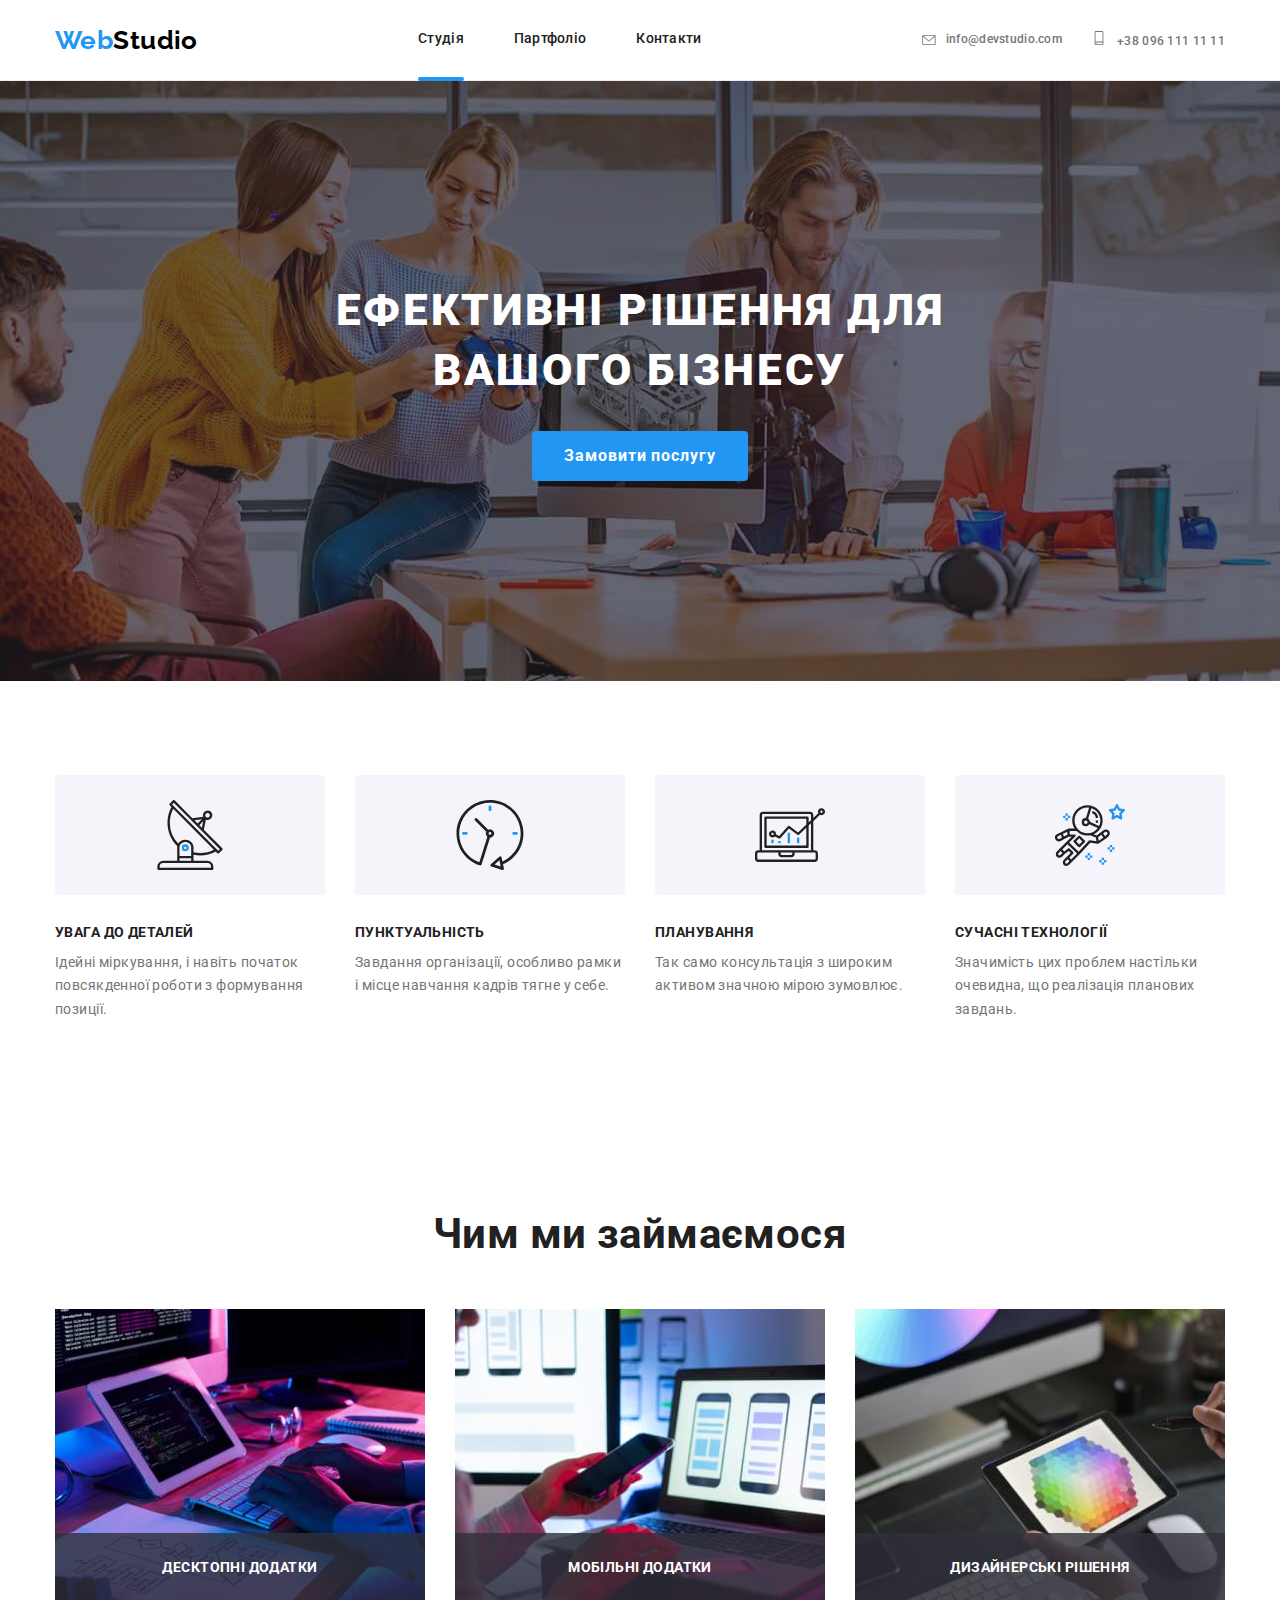
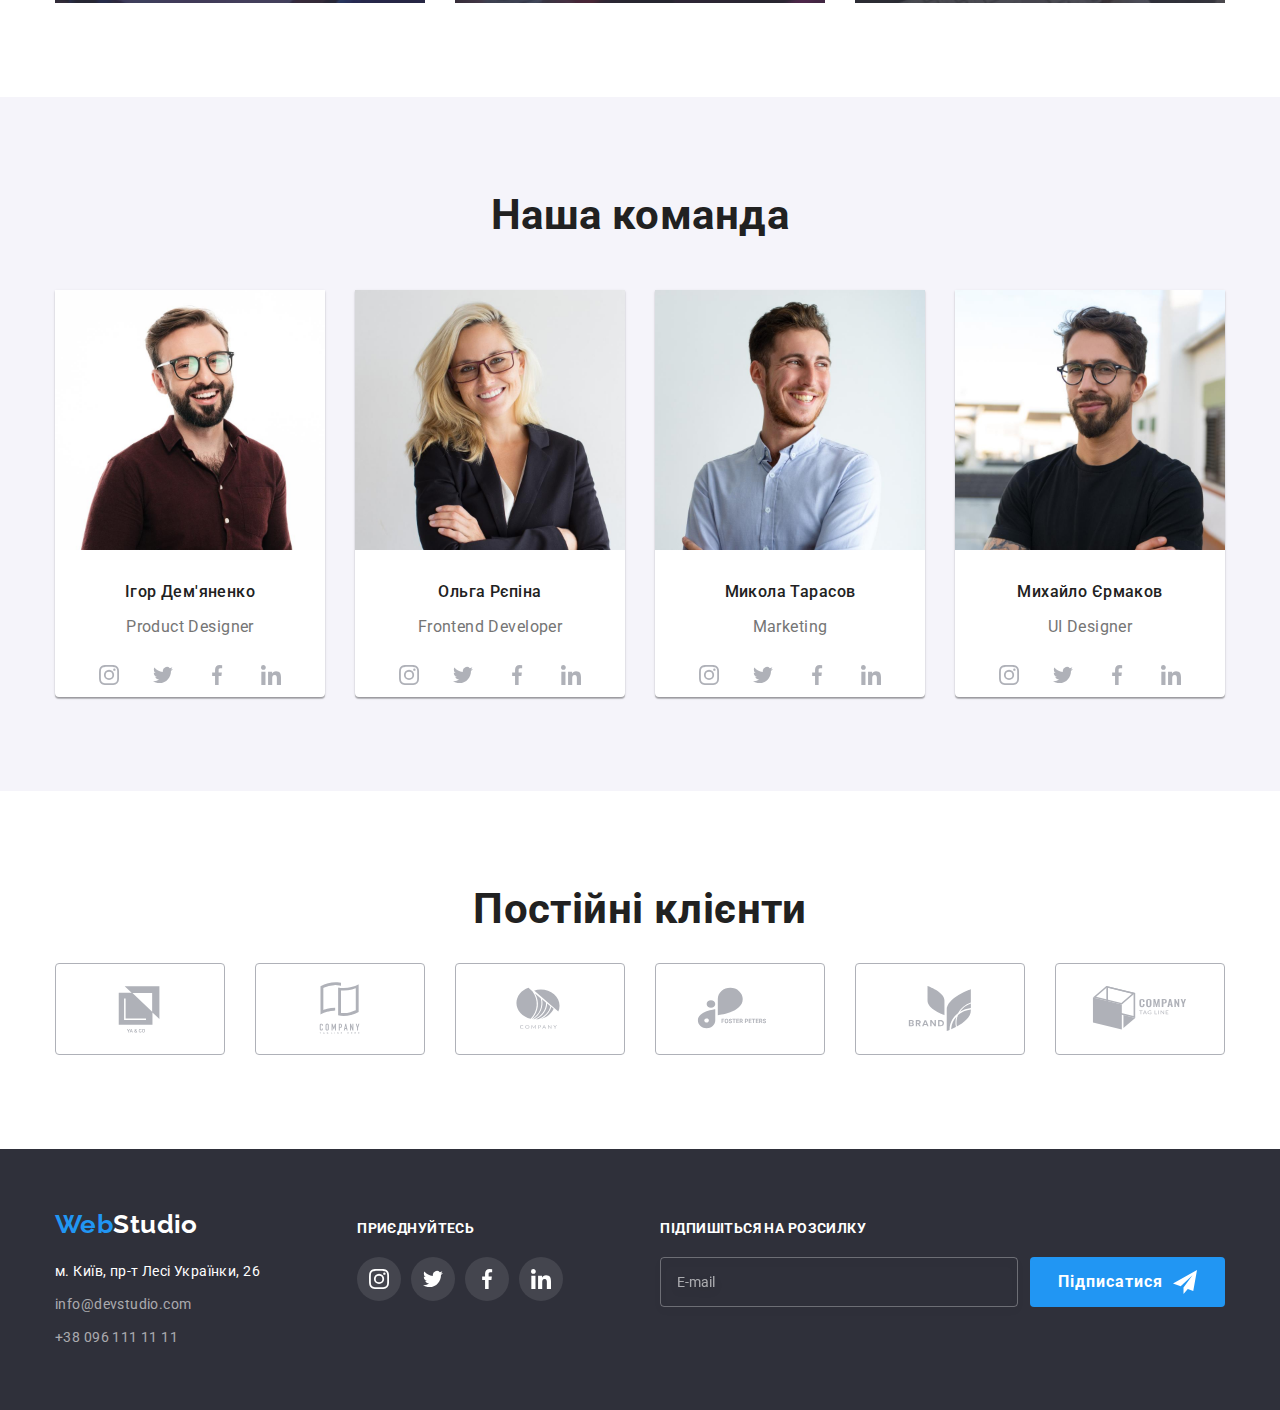
==== index.html @ b639a5c8 "adaptive" ====
<!DOCTYPE html>
<html lang="uk">
  <head>
    <meta charset="UTF-8" />
    <meta name="viewport" content="width=device-widht, initial-scale=1.0" />
    <meta http-equiv="X-UA-Compatible" content="IE=edge" />
    <meta name="viewport" content="width=device-width, initial-scale=1.0" />
    <title>Студія</title>
    <link rel="preconnect" href="https://fonts.googleapis.com" />
    <link rel="preconnect" href="https://fonts.gstatic.com" crossorigin />
    <link rel="stylesheet" href="./css/main.min.css" />
  </head>

  <body>
    <!-- шапка -->

    <header class="header">
      <div class="container header__inner">
        <a lang="uk" class="logo" href="./index.html">Web<span class="logo--black">Studio</span></a>
        <nav>
          <ul class="header__nav">
            <li class="nav__item"><a class="nav__link current" href="./index.html">Студія</a></li>
            <li class="nav__item"><a class="nav__link" href="./portfolio.html">Партфоліо</a></li>
            <li class="nav__item"><a class="nav__link" href="">Контакти</a></li>
          </ul>
        </nav>

        <ul class="header__contacts">
          <li class="contacts__item">
            <a class="contacts-mail contact__link" href="info@devstudio.com"
              ><svg class="contact__icon" width="14px" height="10px">
                <use href="./images/icons.svg#icon-envelope"></use>
              </svg>
              info@devstudio.com</a
            >
          </li>
          <li class="contacts__item">
            <a class="contacts-phone contact__link" href="tel:+380961111111"
              ><svg class="contact__icon" width="10px" height="14px">
                <use href="./images/icons.svg#icon-smartphone"></use>
              </svg>
              +38 096 111 11 11</a
            >
          </li>
        </ul>
      </div>
      <!-- мобильные устрйоства  -->
      <div class="mobile-header container">
        <a lang="uk" class="logo" href="./index.html">Web<span class="logo--black">Studio</span></a>
        <button
          class="menu-button is-open"
          type="button"
          aria-expanded="false"
          aria-controls="menu-container"
          data-menu-button
        >
          <svg width="40px" height="40px" aria-label="меню">
            <use class="menu-close" href="./images/icons.svg#icon-menu"></use>
            <use class="menu-open" href="./images/icons.svg#icon-close-black"></use>
          </svg>
        </button>
      </div>
      <div class="mobile__menu" id="menu-conteiner" data-menu>
        <div class="menu__inner">
          <ul class="header__nav">
            <li class="nav__item"><a class="nav__link current" href="./index.html">Студія</a></li>
            <li class="nav__item"><a class="nav__link" href="./portfolio.html">Партфоліо</a></li>
            <li class="nav__item"><a class="nav__link" href="">Контакти</a></li>
          </ul>
          <ul class="header__contacts">
            <li class="contacts__item">
              <a class="contacts-phone" href="tel:+380961111111">+38 096 111 11 11</a>
            </li>
            <li class="contacts__item">
              <a class="contacts-mail" href="info@devstudio.com">info@devstudio.com</a>
            </li>
          </ul>
          <ul class="mobile__social-list">
            <li class="mobile__social-item">
              <a
                class="mobile__social-link"
                href="http://instagram.com"
                target="_blank"
                rel="noopener noreferrer"
                aria-label="instagram"
                >Instagram
              </a>
            </li>
            <li class="mobile__social-item">
              <a
                class="mobile__social-link"
                href="http://twitter.com"
                target="_blank"
                rel="noopener noreferrer"
                aria-label="twitter"
                >Twitter
              </a>
            </li>
            <li class="mobile__social-item">
              <a
                class="mobile__social-link"
                href="http://facebook.com"
                target="_blank"
                rel="noopener noreferrer"
                aria-label="facebook"
                >Facebook
              </a>
            </li>
            <li class="mobile__social-item">
              <a
                class="mobile__social-link"
                href="http://linkedin.com"
                target="_blank"
                rel="noopener noreferrer"
                aria-label="linkedin"
                >Linkedin
              </a>
            </li>
          </ul>
        </div>
      </div>
    </header>

    <!-- герой -->

    <main>
      <div class="hero-overlay">
        <section class="hero">
          <div class="container">
            <h1 class="hero__title">ЕФЕКТИВНІ РІШЕННЯ ДЛЯ<br />ВАШОГО БІЗНЕСУ<br /></h1>
            <button type="button" class="hero__button" data-modal-open>Замовити послугу</button>
          </div>
        </section>
      </div>

      <!-- переваги -->

      <section class="advantages content__box">
        <div class="container">
          <h2 class="hidden-title">Наші переваги</h2>
          <ul class="advantages__list">
            <li class="advantages__item">
              <div class="advantages__box">
                <svg class="advantages__svg">
                  <use href="./images/icons.svg#icon-antenna" width="70px" height="70px"></use>
                </svg>
              </div>
              <h3 class="advantages__title">УВАГА ДО ДЕТАЛЕЙ</h3>
              <p class="advantages__subtitle">
                Ідейні міркування, і навіть початок повсякденної роботи з формування позиції.
              </p>
            </li>
            <li class="advantages__item">
              <div class="advantages__box">
                <svg class="advantages__svg">
                  <use href="./images/icons.svg#icon-clock" width="70px" height="70px"></use>
                </svg>
              </div>
              <h3 class="advantages__title">ПУНКТУАЛЬНІСТЬ</h3>
              <p class="advantages__subtitle">
                Завдання організації, особливо рамки і місце навчання кадрів тягне у себе.
              </p>
            </li>
            <li class="advantages__item">
              <div class="advantages__box">
                <svg class="advantages__svg">
                  <use href="./images/icons.svg#icon-diagram" width="70px" height="70px"></use>
                </svg>
              </div>
              <h3 class="advantages__title">ПЛАНУВАННЯ</h3>
              <p class="advantages__subtitle">
                Так само консультація з широким активом значною мірою зумовлює.
              </p>
            </li>
            <li class="advantages__item">
              <div class="advantages__box">
                <svg class="advantages__svg">
                  <use href="./images/icons.svg#icon-astronaut" width="70px" height="70px"></use>
                </svg>
              </div>
              <h3 class="advantages__title">СУЧАСНІ ТЕХНОЛОГІЇ</h3>
              <p class="advantages__subtitle">
                Значимість цих проблем настільки очевидна, що реалізація планових завдань.
              </p>
            </li>
          </ul>
        </div>
      </section>

      <!-- чем мы занимаемся  -->

      <section class="activity content__box">
        <div class="container">
          <h2 class="section__title">Чим ми займаємося</h2>
          <ul class="activity__list">
            <li>
              <img
                srcset="./images/wwd3.jpg 1x, .\images\img_x2\wwd3@2x.jpg 2x"
                src="./images/wwd3.jpg"
                alt="Людина в роботі"
                width="370"
              />
              <p class="activity__subtitle">Десктопні додатки</p>
            </li>
            <li>
              <img
                srcset="./images/wwd2.jpg 1x, .\images\img_x2\wwd2@2x.jpg 2x"
                src="./images/wwd2.jpg"
                alt="Робоче місце"
                width="370"
              />
              <p class="activity__subtitle">Мобільні додатки</p>
            </li>
            <li>
              <img
                srcset="./images/wwd1.jpg 1x, .\images\img_x2\wwd1@2x.jpg 2x"
                src="./images/wwd1.jpg"
                alt="Вибір відтінку"
                width="370"
              />
              <p class="activity__subtitle">Дизайнерські рішення</p>
            </li>
          </ul>
        </div>
      </section>

      <!-- команда -->

      <section class="content__box team">
        <div class="container">
          <h2 class="section__title">Наша команда</h2>
          <ul class="team__list">
            <li class="team__item">
              <img
                class="team__img"
                srcset="./images/prsn1.jpg 1x, .\images\img_x2\prsn1@2x.jpg 2x"
                src="./images/prsn1.jpg"
                alt="Ігор Дем'яненко"
                width="270"
              />
              <div class="team__inner">
                <h3 class="team__title">Ігор Дем'яненко</h3>
                <p lang="uk" class="team__subtitle">Product Designer</p>
                <ul class="social__list">
                  <li class="social__item">
                    <a
                      class="social__link"
                      href="http://instagram.com"
                      target="_blank"
                      rel="noopener noreferrer"
                      aria-label="instagram"
                    >
                      <svg class="social__logo" width="20px" height="20px">
                        <use href="./images/icons.svg#icon-instagram"></use>
                      </svg>
                    </a>
                  </li>
                  <li class="social__item">
                    <a
                      class="social__link"
                      href="http://twitter.com"
                      target="_blank"
                      rel="noopener noreferrer"
                      aria-label="twitter"
                    >
                      <svg class="social__logo" width="20px" height="20px">
                        <use href="./images/icons.svg#icon-twitter"></use>
                      </svg>
                    </a>
                  </li>
                  <li class="social__item">
                    <a
                      class="social__link"
                      href="http://facebook.com"
                      target="_blank"
                      rel="noopener noreferrer"
                      aria-label="facebook"
                    >
                      <svg class="social__logo" width="20px" height="20px">
                        <use href="./images/icons.svg#icon-facebook"></use>
                      </svg>
                    </a>
                  </li>
                  <li class="social__item">
                    <a
                      class="social__link"
                      href="http://linkedin.com"
                      target="_blank"
                      rel="noopener noreferrer"
                      aria-label="linkedin"
                    >
                      <svg class="social__logo" width="20px" height="20px">
                        <use href="./images/icons.svg#icon-linkedin"></use>
                      </svg>
                    </a>
                  </li>
                </ul>
              </div>
            </li>
            <li class="team__item">
              <img
                class="team__img"
                srcset="./images/prsn2.jpg 1x, .\images\img_x2\prsn2@2x.jpg 2x"
                src="./images/prsn2.jpg"
                alt="Ольга Рєпіна"
                width="270"
              />
              <div class="team__inner">
                <h3 class="team__title">Ольга Рєпіна</h3>
                <p lang="uk" class="team__subtitle">Frontend Developer</p>
                <ul class="social__list">
                  <li class="social__item">
                    <a
                      class="social__link"
                      href="http://instagram.com"
                      target="_blank"
                      rel="noopener noreferrer"
                      aria-label="instagram"
                    >
                      <svg class="social__logo" width="20px" height="20px">
                        <use href="./images/icons.svg#icon-instagram"></use>
                      </svg>
                    </a>
                  </li>
                  <li class="social__item">
                    <a
                      class="social__link"
                      href="http://twitter.com"
                      target="_blank"
                      rel="noopener noreferrer"
                      aria-label="twitter"
                    >
                      <svg class="social__logo" width="20px" height="20px">
                        <use href="./images/icons.svg#icon-twitter"></use>
                      </svg>
                    </a>
                  </li>
                  <li class="social__item">
                    <a
                      class="social__link"
                      href="http://facebook.com"
                      target="_blank"
                      rel="noopener noreferrer"
                      aria-label="facebook"
                    >
                      <svg class="social__logo" width="20px" height="20px">
                        <use href="./images/icons.svg#icon-facebook"></use>
                      </svg>
                    </a>
                  </li>
                  <li class="social__item">
                    <a
                      class="social__link"
                      href="http://linkedin.com"
                      target="_blank"
                      rel="noopener noreferrer"
                      aria-label="linkedin"
                    >
                      <svg class="social__logo" width="20px" height="20px">
                        <use href="./images/icons.svg#icon-linkedin"></use>
                      </svg>
                    </a>
                  </li>
                </ul>
              </div>
            </li>
            <li class="team__item">
              <img
                class="team__img"
                srcset="./images/prsn3.jpg 1x, .\images\img_x2\prsn3@2x.jpg 2x"
                src="./images/prsn3.jpg"
                alt="Микола Тарасов"
                width="270"
              />
              <div class="team__inner">
                <h3 class="team__title">Микола Тарасов</h3>
                <p lang="uk" class="team__subtitle">Marketing</p>
                <ul class="social__list">
                  <li class="social__item">
                    <a
                      class="social__link"
                      href="http://instagram.com"
                      target="_blank"
                      rel="noopener noreferrer"
                      aria-label="instagram"
                    >
                      <svg class="social__logo" width="20px" height="20px">
                        <use href="./images/icons.svg#icon-instagram"></use>
                      </svg>
                    </a>
                  </li>
                  <li class="social__item">
                    <a
                      class="social__link"
                      href="http://twitter.com"
                      target="_blank"
                      rel="noopener noreferrer"
                      aria-label="twitter"
                    >
                      <svg class="social__logo" width="20px" height="20px">
                        <use href="./images/icons.svg#icon-twitter"></use>
                      </svg>
                    </a>
                  </li>
                  <li class="social__item">
                    <a
                      class="social__link"
                      href="http://facebook.com"
                      target="_blank"
                      rel="noopener noreferrer"
                      aria-label="facebook"
                    >
                      <svg class="social__logo" width="20px" height="20px">
                        <use href="./images/icons.svg#icon-facebook"></use>
                      </svg>
                    </a>
                  </li>
                  <li class="social__item">
                    <a
                      class="social__link"
                      href="http://linkedin.com"
                      target="_blank"
                      rel="noopener noreferrer"
                      aria-label="linkedin"
                    >
                      <svg class="social__logo" width="20px" height="20px">
                        <use href="./images/icons.svg#icon-linkedin"></use>
                      </svg>
                    </a>
                  </li>
                </ul>
              </div>
            </li>
            <li class="team__item">
              <img
                class="team__img"
                srcset="./images/prsn4.jpg 1x, .\images\img_x2\prsn4@2x.jpg 2x"
                src="./images/prsn4.jpg"
                alt="Михайло Єрмаков"
                width="270"
              />
              <div class="team__inner">
                <h3 class="team__title">Михайло Єрмаков</h3>
                <p lang="uk" class="team__subtitle">UI Designer</p>
                <ul class="social__list">
                  <li class="social__item">
                    <a
                      class="social__link"
                      href="http://instagram.com"
                      target="_blank"
                      rel="noopener noreferrer"
                      aria-label="instagram"
                    >
                      <svg class="social__logo" width="20px" height="20px">
                        <use href="./images/icons.svg#icon-instagram"></use>
                      </svg>
                    </a>
                  </li>
                  <li class="social__item">
                    <a
                      class="social__link"
                      href="http://twitter.com"
                      target="_blank"
                      rel="noopener noreferrer"
                      aria-label="twitter"
                    >
                      <svg class="social__logo" width="20px" height="20px">
                        <use href="./images/icons.svg#icon-twitter"></use>
                      </svg>
                    </a>
                  </li>
                  <li class="social__item">
                    <a
                      class="social__link"
                      href="http://facebook.com"
                      target="_blank"
                      rel="noopener noreferrer"
                      aria-label="facebook"
                    >
                      <svg class="social__logo" width="20px" height="20px">
                        <use href="./images/icons.svg#icon-facebook"></use>
                      </svg>
                    </a>
                  </li>
                  <li class="social__item">
                    <a
                      class="social__link"
                      href="http://linkedin.com"
                      target="_blank"
                      rel="noopener noreferrer"
                      aria-label="linkedin"
                    >
                      <svg class="social__logo" width="20px" height="20px">
                        <use href="./images/icons.svg#icon-linkedin"></use>
                      </svg>
                    </a>
                  </li>
                </ul>
              </div>
            </li>
          </ul>
        </div>
      </section>

      <!-- клиенты -->

      <section class="content__box">
        <div class="container">
          <h2 class="section__title">Постійні клієнти</h2>
          <ul class="clients__list">
            <li class="clients__item">
              <a class="clients__link" href="" target="_blank" rel="noopener noreferrer">
                <svg class="clients__icon" width="106px" height="60px">
                  <use href="./images/icons.svg#icon-logo-1"></use>
                </svg>
              </a>
            </li>
            <li class="clients__item">
              <a class="clients__link" href="" target="_blank" rel="noopener noreferrer">
                <svg class="clients__icon" width="106px" height="60px">
                  <use href="./images/icons.svg#icon-logo-2"></use>
                </svg>
              </a>
            </li>
            <li class="clients__item">
              <a class="clients__link" href="" target="_blank" rel="noopener noreferrer">
                <svg class="clients__icon" width="106px" height="60px">
                  <use href="./images/icons.svg#icon-logo-3"></use>
                </svg>
              </a>
            </li>
            <li class="clients__item">
              <a class="clients__link" href="" target="_blank" rel="noopener noreferrer">
                <svg class="clients__icon" width="106px" height="60px">
                  <use href="./images/icons.svg#icon-logo-4"></use>
                </svg>
              </a>
            </li>
            <li class="clients__item">
              <a class="clients__link" href="" target="_blank" rel="noopener noreferrer">
                <svg class="clients__icon" width="106px" height="60px">
                  <use href="./images/icons.svg#icon-logo-5"></use>
                </svg>
              </a>
            </li>
            <li class="clients__item">
              <a class="clients__link" href="" target="_blank" rel="noopener noreferrer">
                <svg class="clients__icon" width="106px" height="60px">
                  <use href="./images/icons.svg#icon-logo-6"></use>
                </svg>
              </a>
            </li>
          </ul>
        </div>
      </section>
    </main>

    <!-- футер -->

    <footer class="footer">
      <div class="container footer__inner">
        <div class="footer__info footer__item">
          <a lang="uk" class="logo" href="./index.html"
            >Web<span class="logo--white">Studio</span>
          </a>
          <address class="footer__adress">
            <ul class="adress__list">
              <li class="adress__item">
                <a
                  class="adress__location"
                  href="https://goo.gl/maps/XhtAFk6XTq1NfJfWA"
                  target="_blank"
                  rel="noopener noreferrer"
                  >м. Київ, пр-т Лесі Українки, 26
                </a>
              </li>
              <li class="adress__item">
                <a class="adress__contact" href="info@devstudio.com"> info@devstudio.com</a>
              </li>
              <li class="adress__item">
                <a class="adress__contact" href="tel:+380961111111"> +38 096 111 11 11</a>
              </li>
            </ul>
          </address>
        </div>
        <div class="footer__social footer__item">
          <a class="footer__social-title">приєднуйтесь</a>
          <ul class="footer__social-list">
            <li class="footer__social-item">
              <a
                class="footer__social-link"
                href="http://instagram.com"
                target="_blank"
                rel="noopener noreferrer"
                aria-label="instagram"
              >
                <svg class="footer__social-logo" width="20px" height="20px">
                  <use href="./images/icons.svg#icon-instagram"></use>
                </svg>
              </a>
            </li>
            <li class="footer__social-item">
              <a
                class="footer__social-link"
                href="http://twitter.com"
                target="_blank"
                rel="noopener noreferrer"
                aria-label="twitter"
              >
                <svg class="footer__social-logo" width="20px" height="20px">
                  <use href="./images/icons.svg#icon-twitter"></use>
                </svg>
              </a>
            </li>
            <li class="footer__social-item">
              <a
                class="footer__social-link"
                href="http://facebook.com"
                target="_blank"
                rel="noopener noreferrer"
                aria-label="facebook"
              >
                <svg class="footer__social-logo" width="20px" height="20px">
                  <use href="./images/icons.svg#icon-facebook"></use>
                </svg>
              </a>
            </li>
            <li class="footer__social-item">
              <a
                class="footer__social-link"
                href="http://linkedin.com"
                target="_blank"
                rel="noopener noreferrer"
                aria-label="linkedin"
              >
                <svg class="footer__social-logo" width="20px" height="20px">
                  <use href="./images/icons.svg#icon-linkedin"></use>
                </svg>
              </a>
            </li>
          </ul>
        </div>
        <div class="footer__mail-input footer__item">
          <p class="mail__input-title">підпишіться на розсилку</p>
          <div class="mail__inner">
            <label class="mail__label" for="footer-mail"
              ><input
                class="mail__form"
                type="email"
                id="footer-mail"
                name="footer-mail"
                placeholder="E-mail"
            /></label>
            <button class="button__mailing" type="submit">
              Підписатися
              <svg class="mail__svg" width="24px" height="24px">
                <use href="./images/icons.svg#icon-send"></use>
              </svg>
            </button>
          </div>
        </div>
      </div>
    </footer>

    <!-- модальное окно -->

    <div class="backdrop is-hidden" data-modal>
      <div class="modal">
        <button type="button" class="modal__close" data-modal-close>
          <svg class="modal__close-svg" width="18px" height="18px">
            <use href="./images/icons.svg#icon-close-black"></use>
          </svg>
        </button>
        <div class="modal__form">
          <ul class="modal__form-list">
            <li class="modal__form-item">
              <p class="modal__title">Залиште свої дані, ми вам передзвонимо</p>
            </li>
            <li class="modal__form-item">
              <p class="modal__form-title">Ім'я</p>
              <div class="modal__input-area">
                <label for="name"
                  ><input class="modal__label" type="text" name="name" id="name" />
                  <svg class="modal__icon" width="12px" height="12px">
                    <use href="./images/icons.svg#icon-name"></use>
                  </svg>
                </label>
              </div>
            </li>
            <li class="modal__form-item">
              <p class="modal__form-title">Телефон</p>
              <div class="modal__input-area">
                <label for="phone"
                  ><input class="modal__label" type="text" name="phone" id="phone" />
                  <svg class="modal__icon" width="13px" height="13px">
                    <use href="./images/icons.svg#icon-phone"></use>
                  </svg>
                </label>
              </div>
            </li>
            <li class="modal__form-item">
              <p class="modal__form-title">Пошта</p>
              <div class="modal__input-area">
                <label for="mail"
                  ><input class="modal__label" type="text" name="mail" id="mail" />
                  <svg class="modal__icon" width="15px" height="12px">
                    <use href="./images/icons.svg#icon-mail"></use>
                  </svg>
                </label>
              </div>
            </li>
            <li class="modal__form-item">
              <p class="modal__form-title">Коментар</p>
              <label for="feedback">
                <textarea
                  class="modal__feedback-label"
                  name="Коментар"
                  id="feedback"
                  rows="5"
                  placeholder="Введіть текст"
                ></textarea>
              </label>
            </li>
            <li class="modal__form-item">
              <div class="modal__mailing">
                <label class="modal__checkbox">
                  <input class="modal__apply-checkbox" type="checkbox" id="apply" name="apply" />
                  <div class="modal__apply-bg">
                    <svg class="modal__apply-svg" width="11px" height="8px">
                      <use href="./images/icons.svg#icon-apply"></use>
                    </svg>
                  </div>
                  <p class="modal__checkbox-title">
                    Погоджуюся з розсилкою та приймаю
                    <span class="modal__mailing-rules">Умови договору</span>
                  </p>
                </label>
              </div>
            </li>
            <li class="modal__form-item">
              <button class="modal__btn-send" type="submit">Відправити</button>
            </li>
          </ul>
        </div>
      </div>
    </div>
    <script src="./js/modal.js"></script>
    <script src="./js/menu.js"></script>
  </body>
</html>
---- css/main.min.css ----
@import"https://fonts.googleapis.com/css2?family=Raleway:wght@700&family=Roboto:wght@400;500;700;900&display=swap";/*! modern-normalize v1.1.0 | MIT License | https://github.com/sindresorhus/modern-normalize */*,::before,::after{box-sizing:border-box}html{-moz-tab-size:4;tab-size:4}html{line-height:1.15;-webkit-text-size-adjust:100%}body{margin:0}body{font-family:system-ui,-apple-system,"Segoe UI",Roboto,Helvetica,Arial,sans-serif,"Apple Color Emoji","Segoe UI Emoji"}hr{height:0;color:inherit}abbr[title]{text-decoration:underline dotted}b,strong{font-weight:bolder}code,kbd,samp,pre{font-family:ui-monospace,SFMono-Regular,Consolas,"Liberation Mono",Menlo,monospace;font-size:1em}small{font-size:80%}sub,sup{font-size:75%;line-height:0;position:relative;vertical-align:baseline}sub{bottom:-0.25em}sup{top:-0.5em}table{text-indent:0;border-color:inherit}button,input,optgroup,select,textarea{font-family:inherit;font-size:100%;line-height:1.15;margin:0}button,select{text-transform:none}button,[type=button],[type=reset],[type=submit]{-webkit-appearance:button}::-moz-focus-inner{border-style:none;padding:0}:-moz-focusring{outline:1px dotted ButtonText}:-moz-ui-invalid{box-shadow:none}legend{padding:0}progress{vertical-align:baseline}::-webkit-inner-spin-button,::-webkit-outer-spin-button{height:auto}[type=search]{-webkit-appearance:textfield;outline-offset:-2px}::-webkit-search-decoration{-webkit-appearance:none}::-webkit-file-upload-button{-webkit-appearance:button;font:inherit}summary{display:list-item}body{background-color:#fff;color:#757575;font-family:Roboto,sans-serif;letter-spacing:.03em;font-size:14px;font-style:normal}a{text-decoration:none}ul{list-style:none;padding:0;margin:0}.hidden-title{position:absolute;white-space:nowrap;width:1px;height:1px;overflow:hidden;border:0;padding:0;clip:rect(0 0 0 0);clip-path:inset(50%);margin:-1px}.section__title{margin-top:0;margin-bottom:0;color:#212121;font-weight:700;font-size:28px;line-height:1.17;text-align:center}@media screen and (min-width: 1199.98px){.section__title{font-size:42px;line-height:1.16}}.content__box{padding-top:60px;padding-bottom:60px}@media screen and (min-width: 1199.98px){.content__box{padding-top:94px;padding-bottom:94px}}.container{padding-left:15px;padding-right:15px;margin-left:auto;margin-right:auto}@media screen and (min-width: 479.98px){.container{width:480px}}@media screen and (min-width: 767.98px){.container{width:768px}}@media screen and (min-width: 1199.98px){.container{width:1200px}}.button,.modal__btn-send,.button__mailing,.hero__button{border-radius:4px;border:0px;color:#fff;background-color:#2196f3;font-family:inherit;font-weight:700;font-size:16px;line-height:1.87;letter-spacing:.06em;transition:250ms;transition-timing-function:cubic-bezier(0.4, 0, 0.2, 1);cursor:pointer}.button:hover,.modal__btn-send:hover,.button__mailing:hover,.hero__button:hover,.button:focus,.modal__btn-send:focus,.button__mailing:focus,.hero__button:focus{background-color:#188ce8}.header{background-color:#fff;border-bottom:1px solid #ececec}.header__inner{display:none}@media screen and (min-width: 767.98px){.header__inner{display:flex;position:relative;align-items:center;justify-content:space-between;height:80px}}.mobile-header{display:flex;position:relative;align-items:center;justify-content:space-between}@media screen and (min-width: 767.98px){.mobile-header{display:none}}.logo{color:#2196f3;font-family:Raleway,sans-serif;font-size:26px;line-height:1.19;font-weight:700}.logo--black{color:#000}@media screen and (min-width: 767.98px){.header__nav{display:flex;font-weight:500;letter-spacing:.02em;gap:50px}}.nav__item:not(:first-child){margin-top:35px}@media screen and (min-width: 767.98px){.nav__item:not(:first-child){margin-top:0}}.nav__link{color:#212121;font-size:40px;line-height:1.17;transition:250ms;transition-timing-function:cubic-bezier(0.4, 0, 0.2, 1)}.nav__link:focus,.nav__link:hover{color:#2196f3}@media screen and (min-width: 767.98px){.nav__link{font-size:14px;line-height:1.14}}@media screen and (min-width: 767.98px){.current::after{content:"";display:flex;position:relative;top:31px;background-color:#2196f3;width:100%;height:4px;border-radius:2px}}.header__contacts{margin-top:302px;flex-wrap:wrap;align-items:center;gap:32px}@media screen and (min-width: 767.98px){.header__contacts{margin-top:0;display:inline-block;font-weight:500;letter-spacing:.02em}}@media screen and (min-width: 1199.98px){.header__contacts{display:flex}}@media screen and (min-width: 767.98px){.contacts__item:first-child{margin-bottom:10px}}@media screen and (min-width: 1199.98px){.contacts__item:first-child{margin-bottom:0}}.contacts-phone{color:#2196f3;font-size:34px;line-height:1.17}@media screen and (min-width: 767.98px){.contacts-phone{color:#757575;font-size:12px;line-height:1.16}}.contacts-mail{margin-top:32px;display:flex;align-items:center;flex-wrap:wrap;color:#757575;line-height:1.16;font-size:24px}@media screen and (min-width: 767.98px){.contacts-mail{margin-top:0;font-size:12px}}.contact__link:hover,.contact__link:focus{color:#2196f3}.contact__icon{margin-right:10px;fill:currentColor}.menu-button{display:inline-flex;z-index:3;margin:0;padding:0;border:none;background-color:rgba(0,0,0,0);cursor:pointer}.menu-button:hover .menu-open,.menu-button:focus .menu-open{fill:#2196f3}.menu-button .menu-close{display:none}.menu-button.is-open .menu-close{display:block}.menu-button.is-open .menu-open{display:none}@media screen and (min-width: 767.98px){.menu-button{display:none}}.mobile__menu{display:none;position:absolute;z-index:2;top:0%;left:0;width:100%;background-color:#fff;text-align:start}.mobile__menu.is-open{display:block}@media screen and (min-width: 767.98px){.mobile__menu.is-open{display:none}}.menu__inner{padding-right:40px;padding-left:40px;padding-top:48px;padding-bottom:48px;font-weight:500;letter-spacing:.02em}.mobile__social-list{margin-top:32px;display:flex;gap:20px;font-weight:500;font-size:18px;line-height:1.2}.mobile__social-item:not(:last-child){padding-right:10px;border-right:1px solid rgba(33,33,33,.2)}.mobile__social-link{color:#2196f3}.hero__title{margin-top:0;margin-bottom:30px;color:#fff;font-weight:900;font-size:26px;line-height:1.61;letter-spacing:.06em;text-align:center}@media screen and (min-width: 1199.98px){.hero__title{font-size:44px;line-height:1.36}}.hero{text-align:center;padding-bottom:118px;padding-top:118px}@media screen and (min-width: 1199.98px){.hero{padding-bottom:200px;padding-top:200px}}.hero__button{padding:10px 32px;min-width:216px}.hero-overlay{background-size:cover;margin-right:auto;margin-left:auto;background-color:#2f303a;background-image:linear-gradient(rgba(47, 48, 58, 0.4), rgba(47, 48, 58, 0.4)),url("../images/background-img_480.jpg");background-repeat:no-repeat;background-position:center}@media screen and (min-device-pixel-ratio: 2),screen and (min-resolution: 192dpi),screen and (min-resolution: 2dppx),screen and (-webkit-min-device-pixel-ratio: 2),screen and (-o-min-device-pixel-ratio: 2){.hero-overlay{background-image:linear-gradient(rgba(47, 48, 58, 0.4), rgba(47, 48, 58, 0.4)),url("../images/img_x2/background-img_480@x2.jpg")}}@media screen and (min-width: 767.98px){.hero-overlay{background-image:linear-gradient(rgba(47, 48, 58, 0.4), rgba(47, 48, 58, 0.4)),url("../images/background-img_768.jpg")}}@media screen and (min-width: 767.98px)and (min-device-pixel-ratio: 2),screen and (min-width: 767.98px)and (min-resolution: 192dpi),screen and (min-width: 767.98px)and (min-resolution: 2dppx),screen and (min-width: 767.98px)and (-webkit-min-device-pixel-ratio: 2),screen and (min-width: 767.98px)and (-o-min-device-pixel-ratio: 2){.hero-overlay{background-image:linear-gradient(rgba(47, 48, 58, 0.4), rgba(47, 48, 58, 0.4)),url("../images/img_x2/background-img_768@x2.jpg")}}@media screen and (min-width: 1199.98px){.hero-overlay{background-image:linear-gradient(rgba(47, 48, 58, 0.4), rgba(47, 48, 58, 0.4)),url("../images/background-img_1600.jpg")}}@media screen and (min-width: 1199.98px)and (min-device-pixel-ratio: 2),screen and (min-width: 1199.98px)and (min-resolution: 192dpi),screen and (min-width: 1199.98px)and (min-resolution: 2dppx),screen and (min-width: 1199.98px)and (-webkit-min-device-pixel-ratio: 2),screen and (min-width: 1199.98px)and (-o-min-device-pixel-ratio: 2){.hero-overlay{background-image:linear-gradient(rgba(47, 48, 58, 0.4), rgba(47, 48, 58, 0.4)),url("../images/img_x2/background-img_1600@x2.jpg")}}.advantages{padding-top:60px}@media screen and (min-width: 1199.98px){.advantages{padding-top:94px}}@media screen and (min-width: 767.98px){.advantages__list{display:flex;flex-wrap:wrap;gap:30px}}.advantages__item{width:auto;text-align:start}@media screen and (min-width: 767.98px){.advantages__item{width:354px}}@media screen and (min-width: 1199.98px){.advantages__item{width:270px}}.advantages__title{margin-top:30px;margin-bottom:0px;color:#212121;font-weight:700;line-height:1.14;font-size:14px;text-transform:uppercase}.advantages__subtitle{line-height:1.71;margin-top:10px;margin-bottom:0}.advantages__svg{width:70px;height:70px}.advantages__box{height:120px;display:flex;align-items:center;justify-content:center;background-color:#f5f4fa;border-radius:4px}.activity{display:none}@media screen and (min-width: 1199.98px){.activity{display:flex}}.activity__list{height:294px;display:flex;margin-top:50px;gap:30px}.activity__subtitle{padding-top:27px;padding-bottom:27px;margin-bottom:0;margin-top:0;font-weight:700;line-height:1.14;text-align:center;text-transform:uppercase;position:relative;bottom:73px;background-color:rgba(47,48,58,.8);color:#fff}.team{background-color:#f5f4fa}.team__list{margin-top:30px;display:flex;flex-wrap:wrap;gap:30px}@media screen and (min-width: 1199.98px){.team__list{margin-top:50px}}.team__item{width:auto;text-align:center;background-color:#fff;box-shadow:0px 1px 3px rgba(0,0,0,.12),0px 1px 1px rgba(0,0,0,.14),0px 2px 1px rgba(0,0,0,.2);border-radius:0px 0px 4px 4px}.team__img{width:100%;height:460px}@media screen and (min-width: 767.98px){.team__img{width:354px;height:374px}}@media screen and (min-width: 1199.98px){.team__img{width:270px;height:260px}}.team__inner{padding-top:30px}.team__title{margin-top:0px;margin-bottom:10px;color:#212121;font-weight:500;font-size:16px;line-height:1.18}.team__subtitle{margin-bottom:16px;font-size:16px;line-height:1.18}.social__list{display:flex;gap:10px;align-items:center;justify-content:center}.social__link{width:44px;height:44px;background-color:#fff;border-radius:50%;display:flex;align-items:center;justify-content:center;transition:250ms;transition-timing-function:cubic-bezier(0.4, 0, 0.2, 1)}.social__link:hover,.social__link:focus{background-color:#2196f3;cursor:pointer}.social__link:hover .social__logo,.social__link:focus .social__logo{fill:#fff}.social__logo{fill:#afb1b8;transition:250ms;transition-timing-function:cubic-bezier(0.4, 0, 0.2, 1)}.clients__list{margin-right:auto;margin-left:auto;margin-top:30px;display:flex;flex-wrap:wrap;justify-content:center;gap:30px}.clients__link{width:170px;height:92px;border:1px solid #afb1b8;border-radius:4px;display:flex;align-items:center;justify-content:center}.clients__link:hover,.clients__link:focus{border:1px solid #2196f3;cursor:pointer;transition:250ms;transition-timing-function:cubic-bezier(0.4, 0, 0.2, 1)}.clients__link:hover .clients__icon,.clients__link:focus .clients__icon{fill:#2196f3}.clients__icon{fill:#afb1b8;transition:250ms;transition-timing-function:cubic-bezier(0.4, 0, 0.2, 1)}.footer{padding-top:60px;padding-bottom:60px;background-color:#2f303a}.footer__inner{text-align:center;margin-left:auto;margin-right:auto}@media screen and (min-width: 767.98px){.footer__inner{display:flex;flex-wrap:wrap;justify-content:space-between}}.footer__inner div:nth-child(2n){break-after:always}@media screen and (min-width: 1199.98px){.footer__inner{flex-wrap:nowrap;text-align:start;align-items:baseline}}.footer__item{margin-bottom:60px}@media screen and (min-width: 1199.98px){.footer__item{margin:0}}.logo--white{color:#fff}.footer__adress{margin-top:20px}.adress__item{margin-top:9px}.adress__location{color:#fff;line-height:1.71;font-style:normal;transition:250ms;transition-timing-function:cubic-bezier(0.4, 0, 0.2, 1)}.adress__location:hover,.adress__location:focus{color:#2196f3}.adress__contact{margin-top:9px;color:rgba(255,255,255,.6);line-height:1.71;font-style:normal;transition:250ms;transition-timing-function:cubic-bezier(0.4, 0, 0.2, 1)}.adress__contact:hover,.adress__contact:focus{color:#2196f3}.footer__social-title{font-weight:700;font-size:14px;line-height:1.14;text-transform:uppercase;color:#fff}.footer__social-list{margin-top:20px;display:flex;gap:10px;align-items:center;justify-content:center}.footer__social-link{width:44px;height:44px;background-color:rgba(255,255,255,.1);border-radius:50%;display:flex;align-items:center;justify-content:center;transition:250ms;transition-timing-function:cubic-bezier(0.4, 0, 0.2, 1)}.footer__social-link:hover,.footer__social-link:focus{background-color:#2196f3;cursor:pointer}.footer__social-link:hover .footer__social-logo,.footer__social-link:focus .footer__social-logo{fill:#fff}.footer__social-logo{fill:#fff;transition:250ms;transition-timing-function:cubic-bezier(0.4, 0, 0.2, 1)}.footer__mail-input{margin-right:auto;margin-left:auto}@media screen and (min-width: 767.98px){.footer__mail-input{width:65%}}@media screen and (min-width: 1199.98px){.footer__mail-input{width:auto;margin:0}}.mail__input-title{margin-top:0;margin-bottom:20px;font-weight:700;line-height:1.14;text-transform:uppercase;color:#fff}@media screen and (min-width: 1199.98px){.mail__inner{display:flex;align-items:center;gap:12px}}.mail__form{margin-bottom:20px;padding-left:16px;width:100%;height:50px;color:#fff;background-color:rgba(0,0,0,0);border:1px solid rgba(255,255,255,.3);filter:drop-shadow(0px 4px 4px rgba(0, 0, 0, 0.15));border-radius:4px}@media screen and (min-width: 1199.98px){.mail__form{margin-bottom:0;width:358px}}.mail__form::placeholder{color:rgba(255,255,255,.6)}.button__mailing{margin-left:auto;margin-right:auto;padding-top:10px;display:flex;align-items:center;padding-bottom:10px;padding-left:28px;padding-right:28px}@media screen and (min-width: 1199.98px){.button__mailing{margin:0}}.mail__svg{margin-left:10px;fill:#fff}.backdrop{position:fixed;top:0;right:0;height:100%;width:100%;background-color:rgba(0,0,0,.2)}.backdrop.is-hidden{opacity:0;pointer-events:none;transition-duration:2300ms}.modal{position:absolute;top:41%;left:50%;width:95.1%;max-width:450px;transform:translate(-50%, -50%);background-color:#fff;box-shadow:0px 1px 3px rgba(0,0,0,.12),0px 1px 1px rgba(0,0,0,.14),0px 2px 1px rgba(0,0,0,.2);border-radius:4px;opacity:inherit;transition-duration:2300ms}@media screen and (min-width: 767.98px){.modal{top:50%;left:50%;width:100%}}@media screen and (min-width: 1199.98px){.modal{min-width:528px}}.modal__close{display:flex;position:absolute;top:8px;right:8px;align-items:center;justify-content:center;height:30px;width:30px;border-radius:50%;background-color:#fff;border-color:rgba(0,0,0,.1);cursor:pointer}.modal__close:hover,.modal__close:focus{fill:#2196f3}.modal__form{display:flex;flex-direction:column;align-items:center;padding-bottom:40px;padding-top:40px;padding-right:40px;padding-left:40px}.modal__form-list{display:flex;flex-direction:column;align-items:center}.modal__form-item:not(:first-child){margin-top:10px}.modal__title{margin-bottom:2px;margin-top:0;width:370px;text-align:center;font-weight:700;font-size:20px;line-height:1.5;color:#212121}@media screen and (min-width: 1199.98px){.modal__title{width:auto}}.modal__form-title{margin-bottom:4px;margin-top:0;font-size:12px;line-height:1.16;letter-spacing:.01em}.modal__form-subtitle{padding-bottom:4px;margin:0;font-weight:400;font-size:12px;line-height:1.16;letter-spacing:.01em;color:#757575}.modal__icon{position:absolute;top:15px;left:15px}.modal__input-area{position:relative;width:auto}.modal__label{display:block;padding-top:11px;padding-bottom:11px;padding-right:11px;padding-left:40px;border:1px solid rgba(33,33,33,.2);border-radius:4px}@media screen and (min-width: 398px){.modal__label{width:370px}}@media screen and (min-width: 1199.98px){.modal__label{width:448px}}.modal__label:focus{border-color:#2196f3}.modal__label:focus+.modal__icon{fill:#2196f3}.modal__feedback-label{padding:12px 16px;min-width:222px;resize:none;border-radius:4px;border:1px solid rgba(33,33,33,.2);height:120px}.modal__feedback-label:hover,.modal__feedback-label:focus{border-color:#2196f3}@media screen and (min-width: 398px){.modal__feedback-label{width:370px}}@media screen and (min-width: 1199.98px){.modal__feedback-label{width:448px}}.modal__feedback-label::placeholder{color:rgba(117,117,117,.5)}.modal__mailing{margin-top:10px}.modal__checkbox{display:flex;align-items:center;cursor:pointer}.modal__apply-checkbox{width:0px;height:0px;opacity:0}.modal__apply-svg{fill:#fff}.modal__apply-bg{display:flex;align-items:center;justify-content:center;width:16px;height:15px;margin-right:8px;border:2px solid #000;border-radius:2px;pointer-events:none}.modal__apply-checkbox:checked+.modal__apply-bg{background-color:#2196f3;border-color:rgba(0,0,0,0)}.modal__checkbox-title{font-size:12px;line-height:1.16;width:150px}@media screen and (min-width: 398px){.modal__checkbox-title{width:auto}}@media screen and (min-width: 1199.98px){.modal__checkbox-title{font-size:14px;line-height:1.71;width:auto}}.modal__mailing-rules{color:#2196f3;text-decoration:underline;cursor:pointer}.modal__btn-send{width:200px;margin-top:20px;padding-top:10px;padding-bottom:10px;padding-left:28px;padding-right:28px}.main{padding-bottom:60px;padding-top:60px}@media screen and (min-width: 1199.98px){.main{padding-top:94px;padding-bottom:94px}}.filter__list{margin-bottom:14px;display:flex;flex-wrap:wrap;gap:8px}@media screen and (min-width: 340px){.filter__list li:nth-child(3n){break-after:always}}@media screen and (min-width: 767.98px){.filter__list{display:flex;justify-content:center;flex-wrap:nowrap}}@media screen and (min-width: 1199.98px){.filter__list{margin-bottom:50px}}.filter__button{padding:6px 22px;border:rgba(0,0,0,0);border-radius:4px;color:#212121;background-color:#f5f4fa;font-family:inherit;font-weight:500;font-size:16px;line-height:1.62;transition:250ms;transition-timing-function:cubic-bezier(0.4, 0, 0.2, 1)}.filter__button:hover,.filter__button:focus{color:#fff;background-color:#2196f3;box-shadow:0px 3px 1px rgba(0,0,0,.1),0px 1px 2px rgba(0,0,0,.08),0px 2px 2px rgba(0,0,0,.12);cursor:pointer}@media screen and (min-width: 767.98px){.category__list{display:flex;flex-wrap:wrap;gap:30px}}.caregory__wrapper{position:relative;overflow:hidden}.category__item{max-width:100%;transition:250ms;transition-timing-function:cubic-bezier(0.4, 0, 0.2, 1)}@media screen and (min-width: 767.98px){.category__item{max-width:354px}}@media screen and (min-width: 1199.98px){.category__item{max-width:370px}}.category__item:hover{box-shadow:0px 1px 1px rgba(0,0,0,.12),0px 4px 4px rgba(0,0,0,.06),1px 4px 6px rgba(0,0,0,.16);cursor:pointer}.category__item:hover .caregory__overlay{transform:translateY(0)}.categroy__img{display:block;width:100%}.caregory__overlay{position:absolute;width:100%;height:100%;top:0;left:0;padding-top:63px;padding-bottom:63px;padding-right:24px;padding-left:24px;background-color:#2196f3;transition-property:transform;transition-duration:250ms;transition-timing-function:cubic-bezier(0.4, 0, 0.2, 1);transform:translateY(100%)}.category__overlay-subtitle{font-weight:400;font-size:18px;line-height:1.5;color:#fff}.category__border{border:1px solid #eee;width:100%;padding-left:24px;padding-right:24px;padding-top:20px;padding-bottom:20px}.category__border-title{margin:0;color:#212121;font-weight:700;font-size:18px;line-height:2.25;letter-spacing:.06em}.category__border-subtitle{margin-top:4px;margin-bottom:0;color:#757575;font-size:16px;line-height:1.87}/*# sourceMappingURL=main.min.css.map */
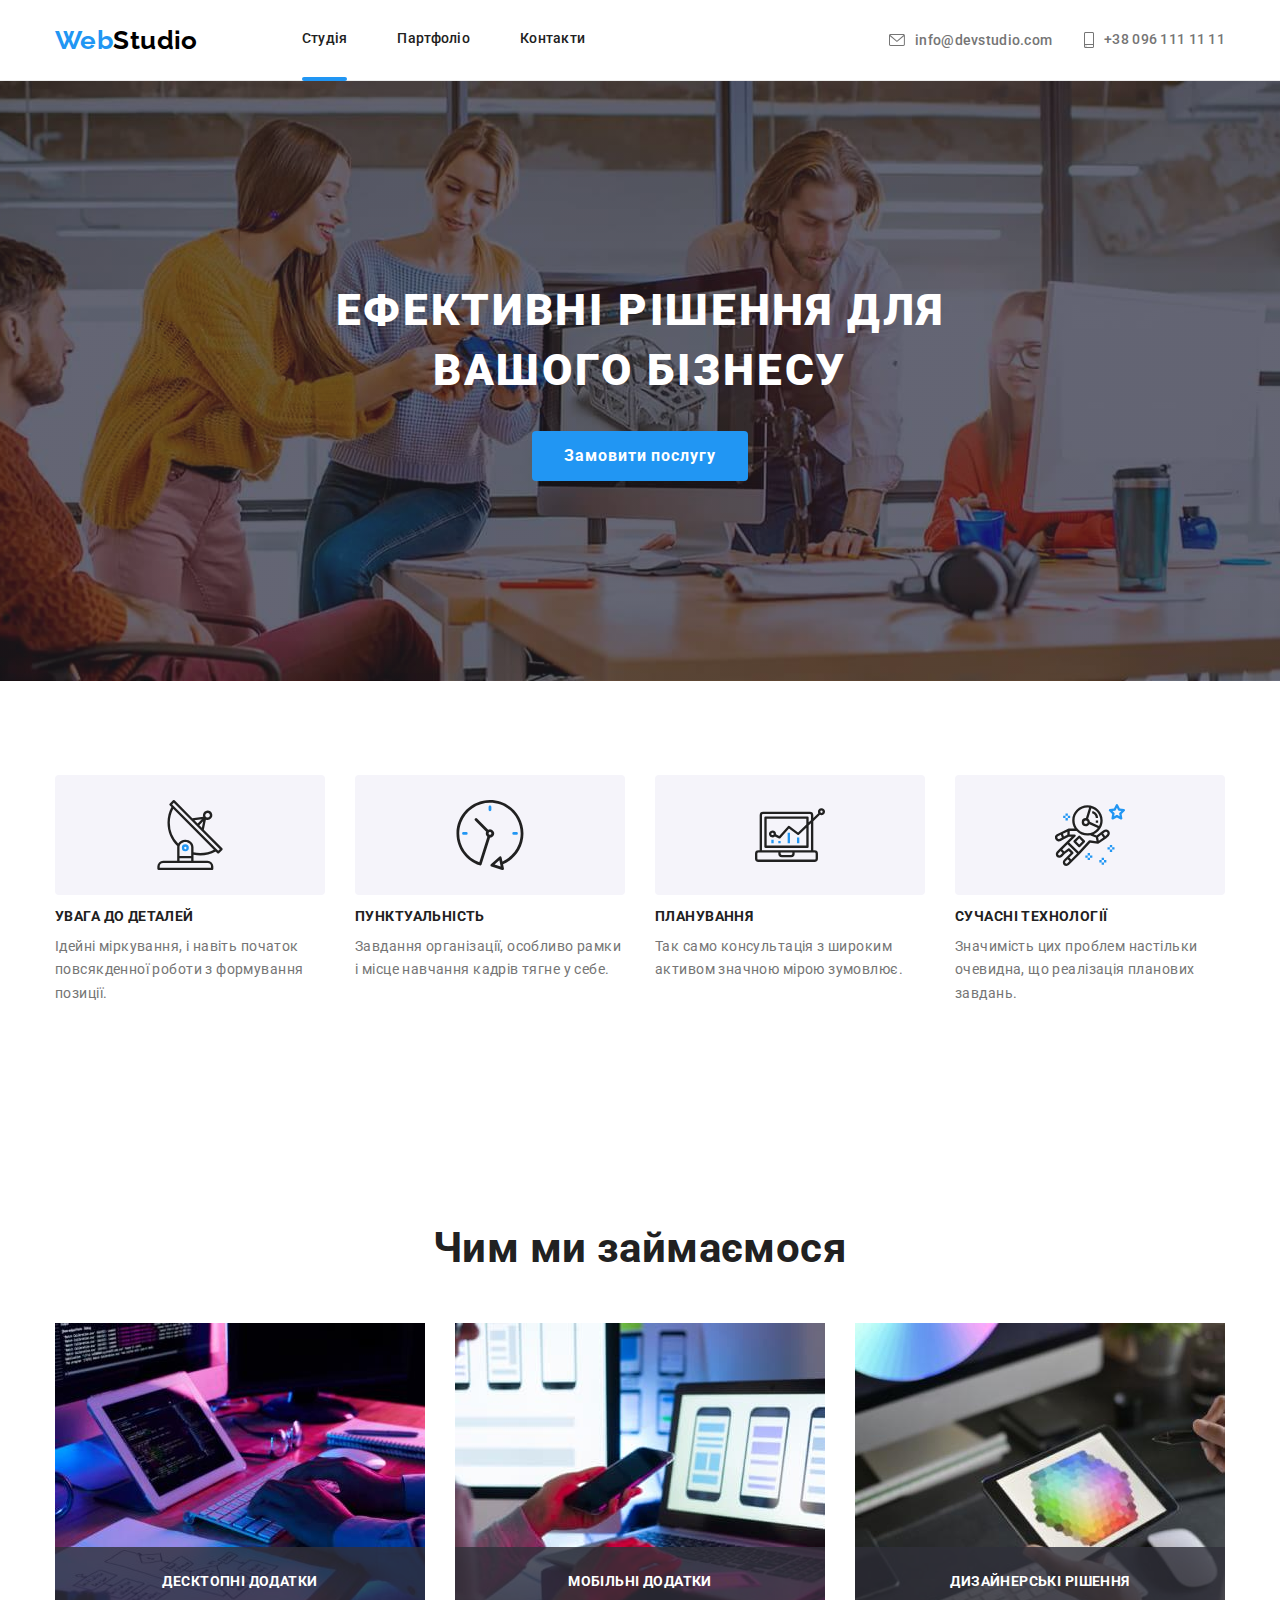
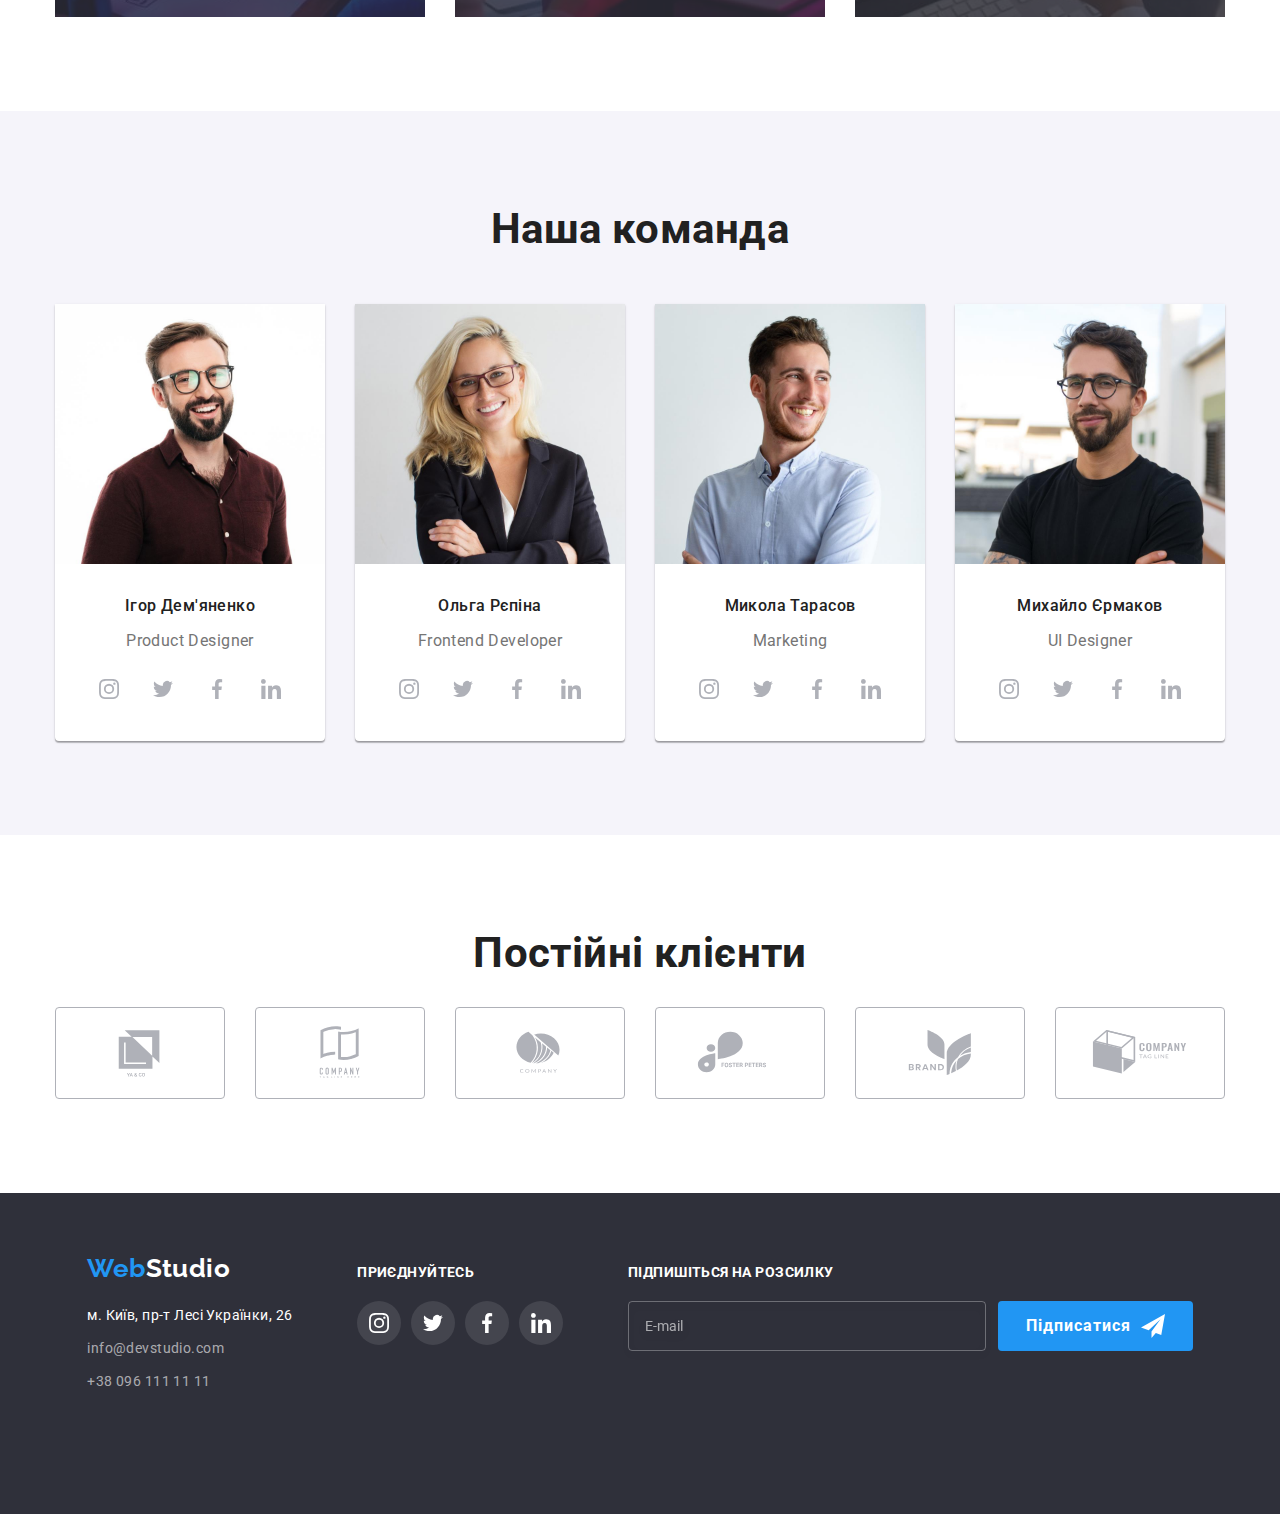
==== commit 3efcbe6d: "moderate" ====
--- a/index.html
+++ b/index.html
@@ -28,7 +28,7 @@
         <ul class="header__contacts">
           <li class="contacts__item">
             <a class="contacts-mail contact__link" href="info@devstudio.com"
-              ><svg class="contact__icon" width="14px" height="10px">
+              ><svg class="contact__icon" width="16px" height="12px">
                 <use href="./images/icons.svg#icon-envelope"></use>
               </svg>
               info@devstudio.com</a
@@ -36,7 +36,7 @@
           </li>
           <li class="contacts__item">
             <a class="contacts-phone contact__link" href="tel:+380961111111"
-              ><svg class="contact__icon" width="10px" height="14px">
+              ><svg class="contact__icon" width="10px" height="16px">
                 <use href="./images/icons.svg#icon-smartphone"></use>
               </svg>
               +38 096 111 11 11</a
@@ -54,7 +54,7 @@
           aria-controls="menu-container"
           data-menu-button
         >
-          <svg width="40px" height="40px" aria-label="меню">
+          <svg width="24px" height="16px" aria-label="меню">
             <use class="menu-close" href="./images/icons.svg#icon-menu"></use>
             <use class="menu-open" href="./images/icons.svg#icon-close-black"></use>
           </svg>
@@ -195,7 +195,7 @@
           <ul class="activity__list">
             <li>
               <img
-                srcset="./images/wwd3.jpg 1x, .\images\img_x2\wwd3@2x.jpg 2x"
+                srcset="./images/wwd3.jpg 1x, ./images/img_x2/wwd3@2x.jpg 2x"
                 src="./images/wwd3.jpg"
                 alt="Людина в роботі"
                 width="370"
@@ -204,7 +204,7 @@
             </li>
             <li>
               <img
-                srcset="./images/wwd2.jpg 1x, .\images\img_x2\wwd2@2x.jpg 2x"
+                srcset="./images/wwd2.jpg 1x, ./images/img_x2/wwd2@2x.jpg 2x"
                 src="./images/wwd2.jpg"
                 alt="Робоче місце"
                 width="370"
@@ -213,7 +213,7 @@
             </li>
             <li>
               <img
-                srcset="./images/wwd1.jpg 1x, .\images\img_x2\wwd1@2x.jpg 2x"
+                srcset="./images/wwd1.jpg 1x, ./images/img_x2/wwd1@2x.jpg 2x"
                 src="./images/wwd1.jpg"
                 alt="Вибір відтінку"
                 width="370"
@@ -233,7 +233,7 @@
             <li class="team__item">
               <img
                 class="team__img"
-                srcset="./images/prsn1.jpg 1x, .\images\img_x2\prsn1@2x.jpg 2x"
+                srcset="./images/prsn1.jpg 1x, ./images/img_x2/prsn1@2x.jpg 2x"
                 src="./images/prsn1.jpg"
                 alt="Ігор Дем'яненко"
                 width="270"
@@ -300,7 +300,7 @@
             <li class="team__item">
               <img
                 class="team__img"
-                srcset="./images/prsn2.jpg 1x, .\images\img_x2\prsn2@2x.jpg 2x"
+                srcset="./images/prsn2.jpg 1x, ./images/img_x2/prsn2@2x.jpg 2x"
                 src="./images/prsn2.jpg"
                 alt="Ольга Рєпіна"
                 width="270"
@@ -367,7 +367,7 @@
             <li class="team__item">
               <img
                 class="team__img"
-                srcset="./images/prsn3.jpg 1x, .\images\img_x2\prsn3@2x.jpg 2x"
+                srcset="./images/prsn3.jpg 1x, ./images/img_x2/prsn3@2x.jpg 2x"
                 src="./images/prsn3.jpg"
                 alt="Микола Тарасов"
                 width="270"
@@ -434,7 +434,7 @@
             <li class="team__item">
               <img
                 class="team__img"
-                srcset="./images/prsn4.jpg 1x, .\images\img_x2\prsn4@2x.jpg 2x"
+                srcset="./images/prsn4.jpg 1x, ./images/img_x2/prsn4@2x.jpg 2x"
                 src="./images/prsn4.jpg"
                 alt="Михайло Єрмаков"
                 width="270"
--- a/css/main.min.css
+++ b/css/main.min.css
@@ -1 +1 @@
-@import"https://fonts.googleapis.com/css2?family=Raleway:wght@700&family=Roboto:wght@400;500;700;900&display=swap";/*! modern-normalize v1.1.0 | MIT License | https://github.com/sindresorhus/modern-normalize */*,::before,::after{box-sizing:border-box}html{-moz-tab-size:4;tab-size:4}html{line-height:1.15;-webkit-text-size-adjust:100%}body{margin:0}body{font-family:system-ui,-apple-system,"Segoe UI",Roboto,Helvetica,Arial,sans-serif,"Apple Color Emoji","Segoe UI Emoji"}hr{height:0;color:inherit}abbr[title]{text-decoration:underline dotted}b,strong{font-weight:bolder}code,kbd,samp,pre{font-family:ui-monospace,SFMono-Regular,Consolas,"Liberation Mono",Menlo,monospace;font-size:1em}small{font-size:80%}sub,sup{font-size:75%;line-height:0;position:relative;vertical-align:baseline}sub{bottom:-0.25em}sup{top:-0.5em}table{text-indent:0;border-color:inherit}button,input,optgroup,select,textarea{font-family:inherit;font-size:100%;line-height:1.15;margin:0}button,select{text-transform:none}button,[type=button],[type=reset],[type=submit]{-webkit-appearance:button}::-moz-focus-inner{border-style:none;padding:0}:-moz-focusring{outline:1px dotted ButtonText}:-moz-ui-invalid{box-shadow:none}legend{padding:0}progress{vertical-align:baseline}::-webkit-inner-spin-button,::-webkit-outer-spin-button{height:auto}[type=search]{-webkit-appearance:textfield;outline-offset:-2px}::-webkit-search-decoration{-webkit-appearance:none}::-webkit-file-upload-button{-webkit-appearance:button;font:inherit}summary{display:list-item}body{background-color:#fff;color:#757575;font-family:Roboto,sans-serif;letter-spacing:.03em;font-size:14px;font-style:normal}a{text-decoration:none}ul{list-style:none;padding:0;margin:0}.hidden-title{position:absolute;white-space:nowrap;width:1px;height:1px;overflow:hidden;border:0;padding:0;clip:rect(0 0 0 0);clip-path:inset(50%);margin:-1px}.section__title{margin-top:0;margin-bottom:0;color:#212121;font-weight:700;font-size:28px;line-height:1.17;text-align:center}@media screen and (min-width: 1199.98px){.section__title{font-size:42px;line-height:1.16}}.content__box{padding-top:60px;padding-bottom:60px}@media screen and (min-width: 1199.98px){.content__box{padding-top:94px;padding-bottom:94px}}.container{padding-left:15px;padding-right:15px;margin-left:auto;margin-right:auto}@media screen and (min-width: 479.98px){.container{width:480px}}@media screen and (min-width: 767.98px){.container{width:768px}}@media screen and (min-width: 1199.98px){.container{width:1200px}}.button,.modal__btn-send,.button__mailing,.hero__button{border-radius:4px;border:0px;color:#fff;background-color:#2196f3;font-family:inherit;font-weight:700;font-size:16px;line-height:1.87;letter-spacing:.06em;transition:250ms;transition-timing-function:cubic-bezier(0.4, 0, 0.2, 1);cursor:pointer}.button:hover,.modal__btn-send:hover,.button__mailing:hover,.hero__button:hover,.button:focus,.modal__btn-send:focus,.button__mailing:focus,.hero__button:focus{background-color:#188ce8}.header{background-color:#fff;border-bottom:1px solid #ececec}.header__inner{display:none}@media screen and (min-width: 767.98px){.header__inner{display:flex;position:relative;align-items:center;justify-content:space-between;height:80px}}.mobile-header{display:flex;position:relative;align-items:center;justify-content:space-between}@media screen and (min-width: 767.98px){.mobile-header{display:none}}.logo{color:#2196f3;font-family:Raleway,sans-serif;font-size:26px;line-height:1.19;font-weight:700}.logo--black{color:#000}@media screen and (min-width: 767.98px){.header__nav{display:flex;font-weight:500;letter-spacing:.02em;gap:50px}}.nav__item:not(:first-child){margin-top:35px}@media screen and (min-width: 767.98px){.nav__item:not(:first-child){margin-top:0}}.nav__link{color:#212121;font-size:40px;line-height:1.17;transition:250ms;transition-timing-function:cubic-bezier(0.4, 0, 0.2, 1)}.nav__link:focus,.nav__link:hover{color:#2196f3}@media screen and (min-width: 767.98px){.nav__link{font-size:14px;line-height:1.14}}@media screen and (min-width: 767.98px){.current::after{content:"";display:flex;position:relative;top:31px;background-color:#2196f3;width:100%;height:4px;border-radius:2px}}.header__contacts{margin-top:302px;flex-wrap:wrap;align-items:center;gap:32px}@media screen and (min-width: 767.98px){.header__contacts{margin-top:0;display:inline-block;font-weight:500;letter-spacing:.02em}}@media screen and (min-width: 1199.98px){.header__contacts{display:flex}}@media screen and (min-width: 767.98px){.contacts__item:first-child{margin-bottom:10px}}@media screen and (min-width: 1199.98px){.contacts__item:first-child{margin-bottom:0}}.contacts-phone{color:#2196f3;font-size:34px;line-height:1.17}@media screen and (min-width: 767.98px){.contacts-phone{color:#757575;font-size:12px;line-height:1.16}}.contacts-mail{margin-top:32px;display:flex;align-items:center;flex-wrap:wrap;color:#757575;line-height:1.16;font-size:24px}@media screen and (min-width: 767.98px){.contacts-mail{margin-top:0;font-size:12px}}.contact__link:hover,.contact__link:focus{color:#2196f3}.contact__icon{margin-right:10px;fill:currentColor}.menu-button{display:inline-flex;z-index:3;margin:0;padding:0;border:none;background-color:rgba(0,0,0,0);cursor:pointer}.menu-button:hover .menu-open,.menu-button:focus .menu-open{fill:#2196f3}.menu-button .menu-close{display:none}.menu-button.is-open .menu-close{display:block}.menu-button.is-open .menu-open{display:none}@media screen and (min-width: 767.98px){.menu-button{display:none}}.mobile__menu{display:none;position:absolute;z-index:2;top:0%;left:0;width:100%;background-color:#fff;text-align:start}.mobile__menu.is-open{display:block}@media screen and (min-width: 767.98px){.mobile__menu.is-open{display:none}}.menu__inner{padding-right:40px;padding-left:40px;padding-top:48px;padding-bottom:48px;font-weight:500;letter-spacing:.02em}.mobile__social-list{margin-top:32px;display:flex;gap:20px;font-weight:500;font-size:18px;line-height:1.2}.mobile__social-item:not(:last-child){padding-right:10px;border-right:1px solid rgba(33,33,33,.2)}.mobile__social-link{color:#2196f3}.hero__title{margin-top:0;margin-bottom:30px;color:#fff;font-weight:900;font-size:26px;line-height:1.61;letter-spacing:.06em;text-align:center}@media screen and (min-width: 1199.98px){.hero__title{font-size:44px;line-height:1.36}}.hero{text-align:center;padding-bottom:118px;padding-top:118px}@media screen and (min-width: 1199.98px){.hero{padding-bottom:200px;padding-top:200px}}.hero__button{padding:10px 32px;min-width:216px}.hero-overlay{background-size:cover;margin-right:auto;margin-left:auto;background-color:#2f303a;background-image:linear-gradient(rgba(47, 48, 58, 0.4), rgba(47, 48, 58, 0.4)),url("../images/background-img_480.jpg");background-repeat:no-repeat;background-position:center}@media screen and (min-device-pixel-ratio: 2),screen and (min-resolution: 192dpi),screen and (min-resolution: 2dppx),screen and (-webkit-min-device-pixel-ratio: 2),screen and (-o-min-device-pixel-ratio: 2){.hero-overlay{background-image:linear-gradient(rgba(47, 48, 58, 0.4), rgba(47, 48, 58, 0.4)),url("../images/img_x2/background-img_480@x2.jpg")}}@media screen and (min-width: 767.98px){.hero-overlay{background-image:linear-gradient(rgba(47, 48, 58, 0.4), rgba(47, 48, 58, 0.4)),url("../images/background-img_768.jpg")}}@media screen and (min-width: 767.98px)and (min-device-pixel-ratio: 2),screen and (min-width: 767.98px)and (min-resolution: 192dpi),screen and (min-width: 767.98px)and (min-resolution: 2dppx),screen and (min-width: 767.98px)and (-webkit-min-device-pixel-ratio: 2),screen and (min-width: 767.98px)and (-o-min-device-pixel-ratio: 2){.hero-overlay{background-image:linear-gradient(rgba(47, 48, 58, 0.4), rgba(47, 48, 58, 0.4)),url("../images/img_x2/background-img_768@x2.jpg")}}@media screen and (min-width: 1199.98px){.hero-overlay{background-image:linear-gradient(rgba(47, 48, 58, 0.4), rgba(47, 48, 58, 0.4)),url("../images/background-img_1600.jpg")}}@media screen and (min-width: 1199.98px)and (min-device-pixel-ratio: 2),screen and (min-width: 1199.98px)and (min-resolution: 192dpi),screen and (min-width: 1199.98px)and (min-resolution: 2dppx),screen and (min-width: 1199.98px)and (-webkit-min-device-pixel-ratio: 2),screen and (min-width: 1199.98px)and (-o-min-device-pixel-ratio: 2){.hero-overlay{background-image:linear-gradient(rgba(47, 48, 58, 0.4), rgba(47, 48, 58, 0.4)),url("../images/img_x2/background-img_1600@x2.jpg")}}.advantages{padding-top:60px}@media screen and (min-width: 1199.98px){.advantages{padding-top:94px}}@media screen and (min-width: 767.98px){.advantages__list{display:flex;flex-wrap:wrap;gap:30px}}.advantages__item{width:auto;text-align:start}@media screen and (min-width: 767.98px){.advantages__item{width:354px}}@media screen and (min-width: 1199.98px){.advantages__item{width:270px}}.advantages__title{margin-top:30px;margin-bottom:0px;color:#212121;font-weight:700;line-height:1.14;font-size:14px;text-transform:uppercase}.advantages__subtitle{line-height:1.71;margin-top:10px;margin-bottom:0}.advantages__svg{width:70px;height:70px}.advantages__box{height:120px;display:flex;align-items:center;justify-content:center;background-color:#f5f4fa;border-radius:4px}.activity{display:none}@media screen and (min-width: 1199.98px){.activity{display:flex}}.activity__list{height:294px;display:flex;margin-top:50px;gap:30px}.activity__subtitle{padding-top:27px;padding-bottom:27px;margin-bottom:0;margin-top:0;font-weight:700;line-height:1.14;text-align:center;text-transform:uppercase;position:relative;bottom:73px;background-color:rgba(47,48,58,.8);color:#fff}.team{background-color:#f5f4fa}.team__list{margin-top:30px;display:flex;flex-wrap:wrap;gap:30px}@media screen and (min-width: 1199.98px){.team__list{margin-top:50px}}.team__item{width:auto;text-align:center;background-color:#fff;box-shadow:0px 1px 3px rgba(0,0,0,.12),0px 1px 1px rgba(0,0,0,.14),0px 2px 1px rgba(0,0,0,.2);border-radius:0px 0px 4px 4px}.team__img{width:100%;height:460px}@media screen and (min-width: 767.98px){.team__img{width:354px;height:374px}}@media screen and (min-width: 1199.98px){.team__img{width:270px;height:260px}}.team__inner{padding-top:30px}.team__title{margin-top:0px;margin-bottom:10px;color:#212121;font-weight:500;font-size:16px;line-height:1.18}.team__subtitle{margin-bottom:16px;font-size:16px;line-height:1.18}.social__list{display:flex;gap:10px;align-items:center;justify-content:center}.social__link{width:44px;height:44px;background-color:#fff;border-radius:50%;display:flex;align-items:center;justify-content:center;transition:250ms;transition-timing-function:cubic-bezier(0.4, 0, 0.2, 1)}.social__link:hover,.social__link:focus{background-color:#2196f3;cursor:pointer}.social__link:hover .social__logo,.social__link:focus .social__logo{fill:#fff}.social__logo{fill:#afb1b8;transition:250ms;transition-timing-function:cubic-bezier(0.4, 0, 0.2, 1)}.clients__list{margin-right:auto;margin-left:auto;margin-top:30px;display:flex;flex-wrap:wrap;justify-content:center;gap:30px}.clients__link{width:170px;height:92px;border:1px solid #afb1b8;border-radius:4px;display:flex;align-items:center;justify-content:center}.clients__link:hover,.clients__link:focus{border:1px solid #2196f3;cursor:pointer;transition:250ms;transition-timing-function:cubic-bezier(0.4, 0, 0.2, 1)}.clients__link:hover .clients__icon,.clients__link:focus .clients__icon{fill:#2196f3}.clients__icon{fill:#afb1b8;transition:250ms;transition-timing-function:cubic-bezier(0.4, 0, 0.2, 1)}.footer{padding-top:60px;padding-bottom:60px;background-color:#2f303a}.footer__inner{text-align:center;margin-left:auto;margin-right:auto}@media screen and (min-width: 767.98px){.footer__inner{display:flex;flex-wrap:wrap;justify-content:space-between}}.footer__inner div:nth-child(2n){break-after:always}@media screen and (min-width: 1199.98px){.footer__inner{flex-wrap:nowrap;text-align:start;align-items:baseline}}.footer__item{margin-bottom:60px}@media screen and (min-width: 1199.98px){.footer__item{margin:0}}.logo--white{color:#fff}.footer__adress{margin-top:20px}.adress__item{margin-top:9px}.adress__location{color:#fff;line-height:1.71;font-style:normal;transition:250ms;transition-timing-function:cubic-bezier(0.4, 0, 0.2, 1)}.adress__location:hover,.adress__location:focus{color:#2196f3}.adress__contact{margin-top:9px;color:rgba(255,255,255,.6);line-height:1.71;font-style:normal;transition:250ms;transition-timing-function:cubic-bezier(0.4, 0, 0.2, 1)}.adress__contact:hover,.adress__contact:focus{color:#2196f3}.footer__social-title{font-weight:700;font-size:14px;line-height:1.14;text-transform:uppercase;color:#fff}.footer__social-list{margin-top:20px;display:flex;gap:10px;align-items:center;justify-content:center}.footer__social-link{width:44px;height:44px;background-color:rgba(255,255,255,.1);border-radius:50%;display:flex;align-items:center;justify-content:center;transition:250ms;transition-timing-function:cubic-bezier(0.4, 0, 0.2, 1)}.footer__social-link:hover,.footer__social-link:focus{background-color:#2196f3;cursor:pointer}.footer__social-link:hover .footer__social-logo,.footer__social-link:focus .footer__social-logo{fill:#fff}.footer__social-logo{fill:#fff;transition:250ms;transition-timing-function:cubic-bezier(0.4, 0, 0.2, 1)}.footer__mail-input{margin-right:auto;margin-left:auto}@media screen and (min-width: 767.98px){.footer__mail-input{width:65%}}@media screen and (min-width: 1199.98px){.footer__mail-input{width:auto;margin:0}}.mail__input-title{margin-top:0;margin-bottom:20px;font-weight:700;line-height:1.14;text-transform:uppercase;color:#fff}@media screen and (min-width: 1199.98px){.mail__inner{display:flex;align-items:center;gap:12px}}.mail__form{margin-bottom:20px;padding-left:16px;width:100%;height:50px;color:#fff;background-color:rgba(0,0,0,0);border:1px solid rgba(255,255,255,.3);filter:drop-shadow(0px 4px 4px rgba(0, 0, 0, 0.15));border-radius:4px}@media screen and (min-width: 1199.98px){.mail__form{margin-bottom:0;width:358px}}.mail__form::placeholder{color:rgba(255,255,255,.6)}.button__mailing{margin-left:auto;margin-right:auto;padding-top:10px;display:flex;align-items:center;padding-bottom:10px;padding-left:28px;padding-right:28px}@media screen and (min-width: 1199.98px){.button__mailing{margin:0}}.mail__svg{margin-left:10px;fill:#fff}.backdrop{position:fixed;top:0;right:0;height:100%;width:100%;background-color:rgba(0,0,0,.2)}.backdrop.is-hidden{opacity:0;pointer-events:none;transition-duration:2300ms}.modal{position:absolute;top:41%;left:50%;width:95.1%;max-width:450px;transform:translate(-50%, -50%);background-color:#fff;box-shadow:0px 1px 3px rgba(0,0,0,.12),0px 1px 1px rgba(0,0,0,.14),0px 2px 1px rgba(0,0,0,.2);border-radius:4px;opacity:inherit;transition-duration:2300ms}@media screen and (min-width: 767.98px){.modal{top:50%;left:50%;width:100%}}@media screen and (min-width: 1199.98px){.modal{min-width:528px}}.modal__close{display:flex;position:absolute;top:8px;right:8px;align-items:center;justify-content:center;height:30px;width:30px;border-radius:50%;background-color:#fff;border-color:rgba(0,0,0,.1);cursor:pointer}.modal__close:hover,.modal__close:focus{fill:#2196f3}.modal__form{display:flex;flex-direction:column;align-items:center;padding-bottom:40px;padding-top:40px;padding-right:40px;padding-left:40px}.modal__form-list{display:flex;flex-direction:column;align-items:center}.modal__form-item:not(:first-child){margin-top:10px}.modal__title{margin-bottom:2px;margin-top:0;width:370px;text-align:center;font-weight:700;font-size:20px;line-height:1.5;color:#212121}@media screen and (min-width: 1199.98px){.modal__title{width:auto}}.modal__form-title{margin-bottom:4px;margin-top:0;font-size:12px;line-height:1.16;letter-spacing:.01em}.modal__form-subtitle{padding-bottom:4px;margin:0;font-weight:400;font-size:12px;line-height:1.16;letter-spacing:.01em;color:#757575}.modal__icon{position:absolute;top:15px;left:15px}.modal__input-area{position:relative;width:auto}.modal__label{display:block;padding-top:11px;padding-bottom:11px;padding-right:11px;padding-left:40px;border:1px solid rgba(33,33,33,.2);border-radius:4px}@media screen and (min-width: 398px){.modal__label{width:370px}}@media screen and (min-width: 1199.98px){.modal__label{width:448px}}.modal__label:focus{border-color:#2196f3}.modal__label:focus+.modal__icon{fill:#2196f3}.modal__feedback-label{padding:12px 16px;min-width:222px;resize:none;border-radius:4px;border:1px solid rgba(33,33,33,.2);height:120px}.modal__feedback-label:hover,.modal__feedback-label:focus{border-color:#2196f3}@media screen and (min-width: 398px){.modal__feedback-label{width:370px}}@media screen and (min-width: 1199.98px){.modal__feedback-label{width:448px}}.modal__feedback-label::placeholder{color:rgba(117,117,117,.5)}.modal__mailing{margin-top:10px}.modal__checkbox{display:flex;align-items:center;cursor:pointer}.modal__apply-checkbox{width:0px;height:0px;opacity:0}.modal__apply-svg{fill:#fff}.modal__apply-bg{display:flex;align-items:center;justify-content:center;width:16px;height:15px;margin-right:8px;border:2px solid #000;border-radius:2px;pointer-events:none}.modal__apply-checkbox:checked+.modal__apply-bg{background-color:#2196f3;border-color:rgba(0,0,0,0)}.modal__checkbox-title{font-size:12px;line-height:1.16;width:150px}@media screen and (min-width: 398px){.modal__checkbox-title{width:auto}}@media screen and (min-width: 1199.98px){.modal__checkbox-title{font-size:14px;line-height:1.71;width:auto}}.modal__mailing-rules{color:#2196f3;text-decoration:underline;cursor:pointer}.modal__btn-send{width:200px;margin-top:20px;padding-top:10px;padding-bottom:10px;padding-left:28px;padding-right:28px}.main{padding-bottom:60px;padding-top:60px}@media screen and (min-width: 1199.98px){.main{padding-top:94px;padding-bottom:94px}}.filter__list{margin-bottom:14px;display:flex;flex-wrap:wrap;gap:8px}@media screen and (min-width: 340px){.filter__list li:nth-child(3n){break-after:always}}@media screen and (min-width: 767.98px){.filter__list{display:flex;justify-content:center;flex-wrap:nowrap}}@media screen and (min-width: 1199.98px){.filter__list{margin-bottom:50px}}.filter__button{padding:6px 22px;border:rgba(0,0,0,0);border-radius:4px;color:#212121;background-color:#f5f4fa;font-family:inherit;font-weight:500;font-size:16px;line-height:1.62;transition:250ms;transition-timing-function:cubic-bezier(0.4, 0, 0.2, 1)}.filter__button:hover,.filter__button:focus{color:#fff;background-color:#2196f3;box-shadow:0px 3px 1px rgba(0,0,0,.1),0px 1px 2px rgba(0,0,0,.08),0px 2px 2px rgba(0,0,0,.12);cursor:pointer}@media screen and (min-width: 767.98px){.category__list{display:flex;flex-wrap:wrap;gap:30px}}.caregory__wrapper{position:relative;overflow:hidden}.category__item{max-width:100%;transition:250ms;transition-timing-function:cubic-bezier(0.4, 0, 0.2, 1)}@media screen and (min-width: 767.98px){.category__item{max-width:354px}}@media screen and (min-width: 1199.98px){.category__item{max-width:370px}}.category__item:hover{box-shadow:0px 1px 1px rgba(0,0,0,.12),0px 4px 4px rgba(0,0,0,.06),1px 4px 6px rgba(0,0,0,.16);cursor:pointer}.category__item:hover .caregory__overlay{transform:translateY(0)}.categroy__img{display:block;width:100%}.caregory__overlay{position:absolute;width:100%;height:100%;top:0;left:0;padding-top:63px;padding-bottom:63px;padding-right:24px;padding-left:24px;background-color:#2196f3;transition-property:transform;transition-duration:250ms;transition-timing-function:cubic-bezier(0.4, 0, 0.2, 1);transform:translateY(100%)}.category__overlay-subtitle{font-weight:400;font-size:18px;line-height:1.5;color:#fff}.category__border{border:1px solid #eee;width:100%;padding-left:24px;padding-right:24px;padding-top:20px;padding-bottom:20px}.category__border-title{margin:0;color:#212121;font-weight:700;font-size:18px;line-height:2.25;letter-spacing:.06em}.category__border-subtitle{margin-top:4px;margin-bottom:0;color:#757575;font-size:16px;line-height:1.87}/*# sourceMappingURL=main.min.css.map */+@import"https://fonts.googleapis.com/css2?family=Raleway:wght@700&family=Roboto:wght@400;500;700;900&display=swap";/*! modern-normalize v1.1.0 | MIT License | https://github.com/sindresorhus/modern-normalize */*,::before,::after{box-sizing:border-box}html{-moz-tab-size:4;tab-size:4}html{line-height:1.15;-webkit-text-size-adjust:100%}body{margin:0}body{font-family:system-ui,-apple-system,"Segoe UI",Roboto,Helvetica,Arial,sans-serif,"Apple Color Emoji","Segoe UI Emoji"}hr{height:0;color:inherit}abbr[title]{text-decoration:underline dotted}b,strong{font-weight:bolder}code,kbd,samp,pre{font-family:ui-monospace,SFMono-Regular,Consolas,"Liberation Mono",Menlo,monospace;font-size:1em}small{font-size:80%}sub,sup{font-size:75%;line-height:0;position:relative;vertical-align:baseline}sub{bottom:-0.25em}sup{top:-0.5em}table{text-indent:0;border-color:inherit}button,input,optgroup,select,textarea{font-family:inherit;font-size:100%;line-height:1.15;margin:0}button,select{text-transform:none}button,[type=button],[type=reset],[type=submit]{-webkit-appearance:button}::-moz-focus-inner{border-style:none;padding:0}:-moz-focusring{outline:1px dotted ButtonText}:-moz-ui-invalid{box-shadow:none}legend{padding:0}progress{vertical-align:baseline}::-webkit-inner-spin-button,::-webkit-outer-spin-button{height:auto}[type=search]{-webkit-appearance:textfield;outline-offset:-2px}::-webkit-search-decoration{-webkit-appearance:none}::-webkit-file-upload-button{-webkit-appearance:button;font:inherit}summary{display:list-item}body{background-color:#fff;color:#757575;font-family:Roboto,sans-serif;letter-spacing:.03em;font-size:14px;font-style:normal}a{text-decoration:none}ul{list-style:none;padding:0;margin:0}.hidden-title{position:absolute;white-space:nowrap;width:1px;height:1px;overflow:hidden;border:0;padding:0;clip:rect(0 0 0 0);clip-path:inset(50%);margin:-1px}.section__title{margin-top:0;margin-bottom:0;color:#212121;font-weight:700;font-size:28px;line-height:1.17;text-align:center}@media screen and (min-width: 1199.98px){.section__title{font-size:42px;line-height:1.16}}.content__box{padding-top:60px;padding-bottom:60px}@media screen and (min-width: 1199.98px){.content__box{padding-top:94px;padding-bottom:94px}}.container{padding-left:15px;padding-right:15px;margin-left:auto;margin-right:auto}@media screen and (min-width: 479.98px){.container{width:480px}}@media screen and (min-width: 767.98px){.container{width:768px}}@media screen and (min-width: 1199.98px){.container{width:1200px}}.button,.modal__btn-send,.button__mailing,.hero__button{border-radius:4px;border:0px;color:#fff;background-color:#2196f3;font-family:inherit;font-weight:700;font-size:16px;line-height:1.87;letter-spacing:.06em;transition:250ms;transition-timing-function:cubic-bezier(0.4, 0, 0.2, 1);cursor:pointer}.button:hover,.modal__btn-send:hover,.button__mailing:hover,.hero__button:hover,.button:focus,.modal__btn-send:focus,.button__mailing:focus,.hero__button:focus{background-color:#188ce8}.header{background-color:#fff;border-bottom:1px solid #ececec}.header__inner{display:none}@media screen and (min-width: 767.98px){.header__inner{display:flex;position:relative;align-items:center;justify-content:space-between;height:80px}}.mobile-header{display:flex;position:relative;align-items:center;justify-content:space-between;padding-top:16px;padding-bottom:16px}@media screen and (min-width: 767.98px){.mobile-header{display:none}}.logo{color:#2196f3;font-family:Raleway,sans-serif;font-size:26px;line-height:1.19;font-weight:700}.logo--black{color:#000}@media screen and (min-width: 767.98px){.header__nav{display:flex;font-weight:500;letter-spacing:.02em;gap:50px}}@media screen and (min-width: 767.98px)and (min-width: 1199.98px){.header__nav{margin-right:200px}}.nav__item:not(:first-child){margin-top:35px}@media screen and (min-width: 767.98px){.nav__item:not(:first-child){margin-top:0}}.nav__link{color:#212121;font-size:40px;line-height:1.17;transition:250ms;transition-timing-function:cubic-bezier(0.4, 0, 0.2, 1)}.nav__link:focus,.nav__link:hover{color:#2196f3}@media screen and (min-width: 767.98px){.nav__link{font-size:14px;line-height:1.14}}@media screen and (min-width: 767.98px){.current::after{content:"";display:flex;position:relative;top:31px;background-color:#2196f3;width:100%;height:4px;border-radius:2px}}.header__contacts{margin-top:302px;flex-wrap:wrap;align-items:center;gap:32px}@media screen and (min-width: 767.98px){.header__contacts{margin-top:0;display:inline-block;font-weight:500;letter-spacing:.02em}}@media screen and (min-width: 1199.98px){.header__contacts{display:flex}}@media screen and (min-width: 767.98px){.contacts__item:first-child{margin-bottom:10px}}@media screen and (min-width: 1199.98px){.contacts__item:first-child{margin-bottom:0}}.contacts-phone{color:#2196f3;font-size:34px;line-height:1.17}@media screen and (min-width: 767.98px){.contacts-phone{color:#757575;font-size:12px;line-height:1.16}}@media screen and (min-width: 1199.98px){.contacts-phone{font-size:14px;line-height:1.14}}.contacts-phone .contacts-mail{margin-top:32px;display:flex;align-items:center;flex-wrap:wrap;color:#757575;line-height:1.16;font-size:24px}@media screen and (min-width: 767.98px){.contacts-phone .contacts-mail{margin-top:0;font-size:12px}}@media screen and (min-width: 1199.98px){.contacts-phone{font-size:14px;line-height:1.14}}.contact__link{display:flex;align-items:center;color:#757575}.contact__link:hover,.contact__link:focus{color:#2196f3}.contact__icon{margin-right:10px;fill:currentColor}.menu-button{display:flex;justify-content:flex-end;z-index:3;margin:0;padding:0;border:none;background-color:rgba(0,0,0,0);cursor:pointer}.menu-button:hover .menu-open,.menu-button:focus .menu-open{fill:#2196f3}.menu-button .menu-close{display:none}.menu-button.is-open .menu-close{display:block}.menu-button.is-open .menu-open{display:none}@media screen and (min-width: 767.98px){.menu-button{display:none}}.mobile__menu{visibility:hidden;opacity:0;position:absolute;z-index:2;top:0%;left:0;width:100%;background-color:#fff;text-align:start}.mobile__menu.is-open{display:block;visibility:visible;opacity:1;transition-duration:2300ms}@media screen and (min-width: 767.98px){.mobile__menu.is-open{display:none}}.menu__inner{padding-right:40px;padding-left:40px;padding-top:48px;padding-bottom:48px;font-weight:500;letter-spacing:.02em}.mobile__social-list{margin-top:32px;display:flex;flex-wrap:wrap;gap:20px;font-weight:500;font-size:18px;line-height:1.2}.mobile__social-item:not(:last-child){padding-right:10px;border-right:1px solid rgba(33,33,33,.2)}.mobile__social-link{color:#2196f3}.hero__title{margin-top:0;margin-bottom:30px;color:#fff;font-weight:900;font-size:26px;line-height:1.61;letter-spacing:.06em;text-align:center}@media screen and (min-width: 1199.98px){.hero__title{font-size:44px;line-height:1.36}}.hero{text-align:center;padding-bottom:118px;padding-top:118px}@media screen and (min-width: 1199.98px){.hero{padding-bottom:200px;padding-top:200px}}.hero__button{padding:10px 32px;min-width:216px}.hero-overlay{background-size:cover;margin-right:auto;margin-left:auto;background-color:#2f303a;background-image:linear-gradient(rgba(47, 48, 58, 0.4), rgba(47, 48, 58, 0.4)),url("../images/background-img_480.jpg");background-repeat:no-repeat;background-position:center}@media screen and (min-device-pixel-ratio: 2),screen and (min-resolution: 192dpi),screen and (min-resolution: 2dppx),screen and (-webkit-min-device-pixel-ratio: 2),screen and (-o-min-device-pixel-ratio: 2){.hero-overlay{background-image:linear-gradient(rgba(47, 48, 58, 0.4), rgba(47, 48, 58, 0.4)),url("../images/img_x2/background-img_480@x2.jpg")}}@media screen and (min-width: 767.98px){.hero-overlay{background-image:linear-gradient(rgba(47, 48, 58, 0.4), rgba(47, 48, 58, 0.4)),url("../images/background-img_768.jpg")}}@media screen and (min-width: 767.98px)and (min-device-pixel-ratio: 2),screen and (min-width: 767.98px)and (min-resolution: 192dpi),screen and (min-width: 767.98px)and (min-resolution: 2dppx),screen and (min-width: 767.98px)and (-webkit-min-device-pixel-ratio: 2),screen and (min-width: 767.98px)and (-o-min-device-pixel-ratio: 2){.hero-overlay{background-image:linear-gradient(rgba(47, 48, 58, 0.4), rgba(47, 48, 58, 0.4)),url("../images/img_x2/background-img_768@x2.jpg")}}@media screen and (min-width: 1199.98px){.hero-overlay{background-image:linear-gradient(rgba(47, 48, 58, 0.4), rgba(47, 48, 58, 0.4)),url("../images/background-img_1600.jpg")}}@media screen and (min-width: 1199.98px)and (min-device-pixel-ratio: 2),screen and (min-width: 1199.98px)and (min-resolution: 192dpi),screen and (min-width: 1199.98px)and (min-resolution: 2dppx),screen and (min-width: 1199.98px)and (-webkit-min-device-pixel-ratio: 2),screen and (min-width: 1199.98px)and (-o-min-device-pixel-ratio: 2){.hero-overlay{background-image:linear-gradient(rgba(47, 48, 58, 0.4), rgba(47, 48, 58, 0.4)),url("../images/img_x2/background-img_1600@x2.jpg")}}.advantages{padding-top:60px}@media screen and (min-width: 1199.98px){.advantages{padding-top:94px}}@media screen and (min-width: 767.98px){.advantages__list{display:flex;flex-wrap:wrap;gap:30px}}.advantages__item{width:auto;text-align:center}.advantages__item:not(:last-child){margin-bottom:30px}@media screen and (min-width: 767.98px){.advantages__item{text-align:start;width:354px}}@media screen and (min-width: 1199.98px){.advantages__item{width:270px}}.advantages__title{margin-bottom:0px;color:#212121;font-weight:700;line-height:1.14;font-size:14px;text-transform:uppercase}.advantages__subtitle{line-height:1.71;margin-top:10px;margin-bottom:0}.advantages__svg{width:70px;height:70px}.advantages__box{height:120px;display:flex;align-items:center;justify-content:center;background-color:#f5f4fa;border-radius:4px}.activity{display:none}@media screen and (min-width: 1199.98px){.activity{display:flex}}.activity__list{height:294px;display:flex;margin-top:50px;gap:30px}.activity__subtitle{padding-top:27px;padding-bottom:27px;margin-bottom:0;margin-top:0;font-weight:700;line-height:1.14;text-align:center;text-transform:uppercase;position:relative;bottom:73px;background-color:rgba(47,48,58,.8);color:#fff}.team{background-color:#f5f4fa}.team__list{margin-top:30px;display:flex;flex-wrap:wrap;gap:30px}@media screen and (min-width: 1199.98px){.team__list{margin-top:50px}}.team__item{width:auto;text-align:center;background-color:#fff;box-shadow:0px 1px 3px rgba(0,0,0,.12),0px 1px 1px rgba(0,0,0,.14),0px 2px 1px rgba(0,0,0,.2);border-radius:0px 0px 4px 4px}.team__img{width:100%;height:460px}@media screen and (min-width: 767.98px){.team__img{width:354px;height:374px}}@media screen and (min-width: 1199.98px){.team__img{width:270px;height:260px}}.team__inner{padding-top:30px;padding-bottom:30px}.team__title{margin-top:0px;margin-bottom:10px;color:#212121;font-weight:500;font-size:16px;line-height:1.18}.team__subtitle{margin-bottom:16px;font-size:16px;line-height:1.18}.social__list{display:flex;gap:10px;align-items:center;justify-content:center}.social__link{width:44px;height:44px;background-color:#fff;border-radius:50%;display:flex;align-items:center;justify-content:center;transition:250ms;transition-timing-function:cubic-bezier(0.4, 0, 0.2, 1)}.social__link:hover,.social__link:focus{background-color:#2196f3;cursor:pointer}.social__link:hover .social__logo,.social__link:focus .social__logo{fill:#fff}.social__logo{fill:#afb1b8;transition:250ms;transition-timing-function:cubic-bezier(0.4, 0, 0.2, 1)}.clients__list{margin-right:auto;margin-left:auto;margin-top:30px;display:flex;flex-wrap:wrap;justify-content:center;gap:30px}.clients__link{width:210px;height:92px;border:1px solid #afb1b8;border-radius:4px;display:flex;align-items:center;justify-content:center}.clients__link:hover,.clients__link:focus{border:1px solid #2196f3;cursor:pointer;transition:250ms;transition-timing-function:cubic-bezier(0.4, 0, 0.2, 1)}.clients__link:hover .clients__icon,.clients__link:focus .clients__icon{fill:#2196f3}@media screen and (min-width: 767.98px){.clients__link{width:226px}}@media screen and (min-width: 1199.98px){.clients__link{width:170px}}.clients__icon{fill:#afb1b8;transition:250ms;transition-timing-function:cubic-bezier(0.4, 0, 0.2, 1)}.footer{padding-top:60px;padding-bottom:60px;background-color:#2f303a}.footer__inner{text-align:center;margin-left:auto;margin-right:auto}@media screen and (min-width: 767.98px){.footer__inner{display:flex;flex-wrap:wrap;justify-content:space-around}}.footer__inner div:nth-child(2n){break-after:always}@media screen and (min-width: 1199.98px){.footer__inner{flex-wrap:nowrap;text-align:start;align-items:baseline}}@media screen and (min-width: 1199.98px){.footer__item{margin-bottom:60px}}.logo--white{color:#fff}.footer__adress{margin-top:20px}.adress__item{margin-top:9px}.adress__location{color:#fff;line-height:1.71;font-style:normal;transition:250ms;transition-timing-function:cubic-bezier(0.4, 0, 0.2, 1)}.adress__location:hover,.adress__location:focus{color:#2196f3}.adress__contact{margin-top:9px;color:rgba(255,255,255,.6);line-height:1.71;font-style:normal;transition:250ms;transition-timing-function:cubic-bezier(0.4, 0, 0.2, 1)}.adress__contact:hover,.adress__contact:focus{color:#2196f3}.footer__social-title{font-weight:700;font-size:14px;line-height:1.14;text-transform:uppercase;color:#fff}.footer__social-list{margin-top:20px;display:flex;gap:10px;align-items:center;justify-content:center}.footer__social-link{width:44px;height:44px;background-color:rgba(255,255,255,.1);border-radius:50%;display:flex;align-items:center;justify-content:center;transition:250ms;transition-timing-function:cubic-bezier(0.4, 0, 0.2, 1)}.footer__social-link:hover,.footer__social-link:focus{background-color:#2196f3;cursor:pointer}.footer__social-link:hover .footer__social-logo,.footer__social-link:focus .footer__social-logo{fill:#fff}.footer__social-logo{fill:#fff;transition:250ms;transition-timing-function:cubic-bezier(0.4, 0, 0.2, 1)}.footer__mail-input{margin-right:auto;margin-left:auto}@media screen and (min-width: 767.98px){.footer__mail-input{width:55%}}@media screen and (min-width: 1199.98px){.footer__mail-input{width:auto;margin:0}}.mail__input-title{margin-top:0;margin-bottom:20px;font-weight:700;line-height:1.14;text-transform:uppercase;color:#fff}@media screen and (min-width: 1199.98px){.mail__inner{display:flex;align-items:center;gap:12px}}.mail__form{margin-bottom:20px;padding-left:16px;width:100%;height:50px;color:#fff;background-color:rgba(0,0,0,0);border:1px solid rgba(255,255,255,.3);filter:drop-shadow(0px 4px 4px rgba(0, 0, 0, 0.15));border-radius:4px}@media screen and (min-width: 1199.98px){.mail__form{margin-bottom:0;width:358px}}.mail__form::placeholder{color:rgba(255,255,255,.6)}.button__mailing{margin-left:auto;margin-right:auto;padding-top:10px;display:flex;align-items:center;padding-bottom:10px;padding-left:28px;padding-right:28px}@media screen and (min-width: 1199.98px){.button__mailing{margin:0}}.mail__svg{margin-left:10px;fill:#fff}.backdrop{position:fixed;z-index:4;top:0;right:0;height:100%;width:100%;background-color:rgba(0,0,0,.2)}.backdrop.is-hidden{opacity:0;pointer-events:none;transition-duration:1000ms}.modal{position:absolute;top:50%;left:50%;width:95.1%;max-width:450px;transform:translate(-50%, -50%);background-color:#fff;box-shadow:0px 1px 3px rgba(0,0,0,.12),0px 1px 1px rgba(0,0,0,.14),0px 2px 1px rgba(0,0,0,.2);border-radius:4px;opacity:inherit;transition-duration:2300ms}@media screen and (min-width: 767.98px){.modal{top:50%;left:50%;width:100%}}@media screen and (min-width: 1199.98px){.modal{min-width:528px}}.modal__close{display:flex;position:absolute;top:8px;right:8px;align-items:center;justify-content:center;height:30px;width:30px;border-radius:50%;background-color:#fff;border-color:rgba(0,0,0,.1);cursor:pointer}.modal__close:hover,.modal__close:focus{fill:#2196f3}.modal__form{display:flex;flex-direction:column;align-items:center;padding-bottom:40px;padding-top:40px;padding-right:40px;padding-left:40px}.modal__form-list{display:flex;flex-direction:column;align-items:center}.modal__form-item:not(:first-child){margin-top:10px}.modal__title{margin-bottom:2px;margin-top:0;width:370px;text-align:center;font-weight:700;font-size:20px;line-height:1.5;color:#212121}@media screen and (min-width: 1199.98px){.modal__title{width:auto}}.modal__form-title{margin-bottom:4px;margin-top:0;font-size:12px;line-height:1.16;letter-spacing:.01em}.modal__form-subtitle{padding-bottom:4px;margin:0;font-weight:400;font-size:12px;line-height:1.16;letter-spacing:.01em;color:#757575}.modal__icon{position:absolute;top:15px;left:15px}.modal__input-area{position:relative;width:auto}.modal__label{display:block;padding-top:11px;padding-bottom:11px;padding-right:11px;padding-left:40px;border:1px solid rgba(33,33,33,.2);border-radius:4px}@media screen and (min-width: 398px){.modal__label{width:370px}}@media screen and (min-width: 1199.98px){.modal__label{width:448px}}.modal__label:focus{border-color:#2196f3}.modal__label:focus+.modal__icon{fill:#2196f3}.modal__feedback-label{padding:12px 16px;min-width:222px;resize:none;border-radius:4px;border:1px solid rgba(33,33,33,.2);height:120px}.modal__feedback-label:hover,.modal__feedback-label:focus{border-color:#2196f3}@media screen and (min-width: 398px){.modal__feedback-label{width:370px}}@media screen and (min-width: 1199.98px){.modal__feedback-label{width:448px}}.modal__feedback-label::placeholder{color:rgba(117,117,117,.5)}.modal__mailing{margin-top:10px}.modal__checkbox{display:flex;align-items:center;cursor:pointer}.modal__apply-checkbox{width:0px;height:0px;opacity:0}.modal__apply-svg{fill:#fff}.modal__apply-bg{display:flex;align-items:center;justify-content:center;width:16px;height:15px;margin-right:8px;border:2px solid #000;border-radius:2px;pointer-events:none}.modal__apply-checkbox:checked+.modal__apply-bg{background-color:#2196f3;border-color:rgba(0,0,0,0)}.modal__checkbox-title{font-size:12px;line-height:1.16;width:150px}@media screen and (min-width: 398px){.modal__checkbox-title{width:auto}}@media screen and (min-width: 1199.98px){.modal__checkbox-title{font-size:14px;line-height:1.71;width:auto}}.modal__mailing-rules{color:#2196f3;text-decoration:underline;cursor:pointer}.modal__btn-send{width:200px;margin-top:20px;padding-top:10px;padding-bottom:10px;padding-left:28px;padding-right:28px}.main{padding-bottom:60px;padding-top:60px}@media screen and (min-width: 1199.98px){.main{padding-top:94px;padding-bottom:94px}}.filter__list{margin-bottom:30px;display:flex;flex-wrap:wrap;gap:8px}@media screen and (min-width: 340px){.filter__list li:nth-child(3n){break-after:always}}@media screen and (min-width: 767.98px){.filter__list{display:flex;justify-content:center;flex-wrap:nowrap}}@media screen and (min-width: 1199.98px){.filter__list{margin-bottom:50px}}.filter__button{padding:6px 22px;border:rgba(0,0,0,0);border-radius:4px;color:#212121;background-color:#f5f4fa;font-family:inherit;font-weight:500;font-size:16px;line-height:1.62;transition:250ms;transition-timing-function:cubic-bezier(0.4, 0, 0.2, 1)}.filter__button:hover,.filter__button:focus{color:#fff;background-color:#2196f3;box-shadow:0px 3px 1px rgba(0,0,0,.1),0px 1px 2px rgba(0,0,0,.08),0px 2px 2px rgba(0,0,0,.12);cursor:pointer}@media screen and (min-width: 767.98px){.category__list{display:flex;flex-wrap:wrap;gap:30px}}.caregory__wrapper{position:relative;overflow:hidden}.category__item{border:1px solid #eee;max-width:100%;transition:250ms;transition-timing-function:cubic-bezier(0.4, 0, 0.2, 1)}.category__item:not(:last-child){margin-bottom:30px}@media screen and (min-width: 767.98px){.category__item{max-width:354px}.category__item:not(:last-child){margin-bottom:0}}@media screen and (min-width: 1199.98px){.category__item{max-width:370px}}.category__item:hover{box-shadow:0px 1px 1px rgba(0,0,0,.12),0px 4px 4px rgba(0,0,0,.06),1px 4px 6px rgba(0,0,0,.16);cursor:pointer}.category__item:hover .caregory__overlay{transform:translateY(0)}.categroy__img{display:block;width:100%}.caregory__overlay{position:absolute;width:100%;height:100%;top:0;left:0;padding-top:63px;padding-bottom:63px;padding-right:24px;padding-left:24px;background-color:#2196f3;transition-property:transform;transition-duration:250ms;transition-timing-function:cubic-bezier(0.4, 0, 0.2, 1);transform:translateY(100%)}.category__overlay-subtitle{font-weight:400;font-size:18px;line-height:1.5;color:#fff}.category__border{width:100%;padding-left:24px;padding-right:24px;padding-top:20px;padding-bottom:20px}.category__border-title{margin:0;color:#212121;font-weight:700;font-size:18px;line-height:2.25;letter-spacing:.06em}.category__border-subtitle{margin-top:4px;margin-bottom:0;color:#757575;font-size:16px;line-height:1.87}/*# sourceMappingURL=main.min.css.map */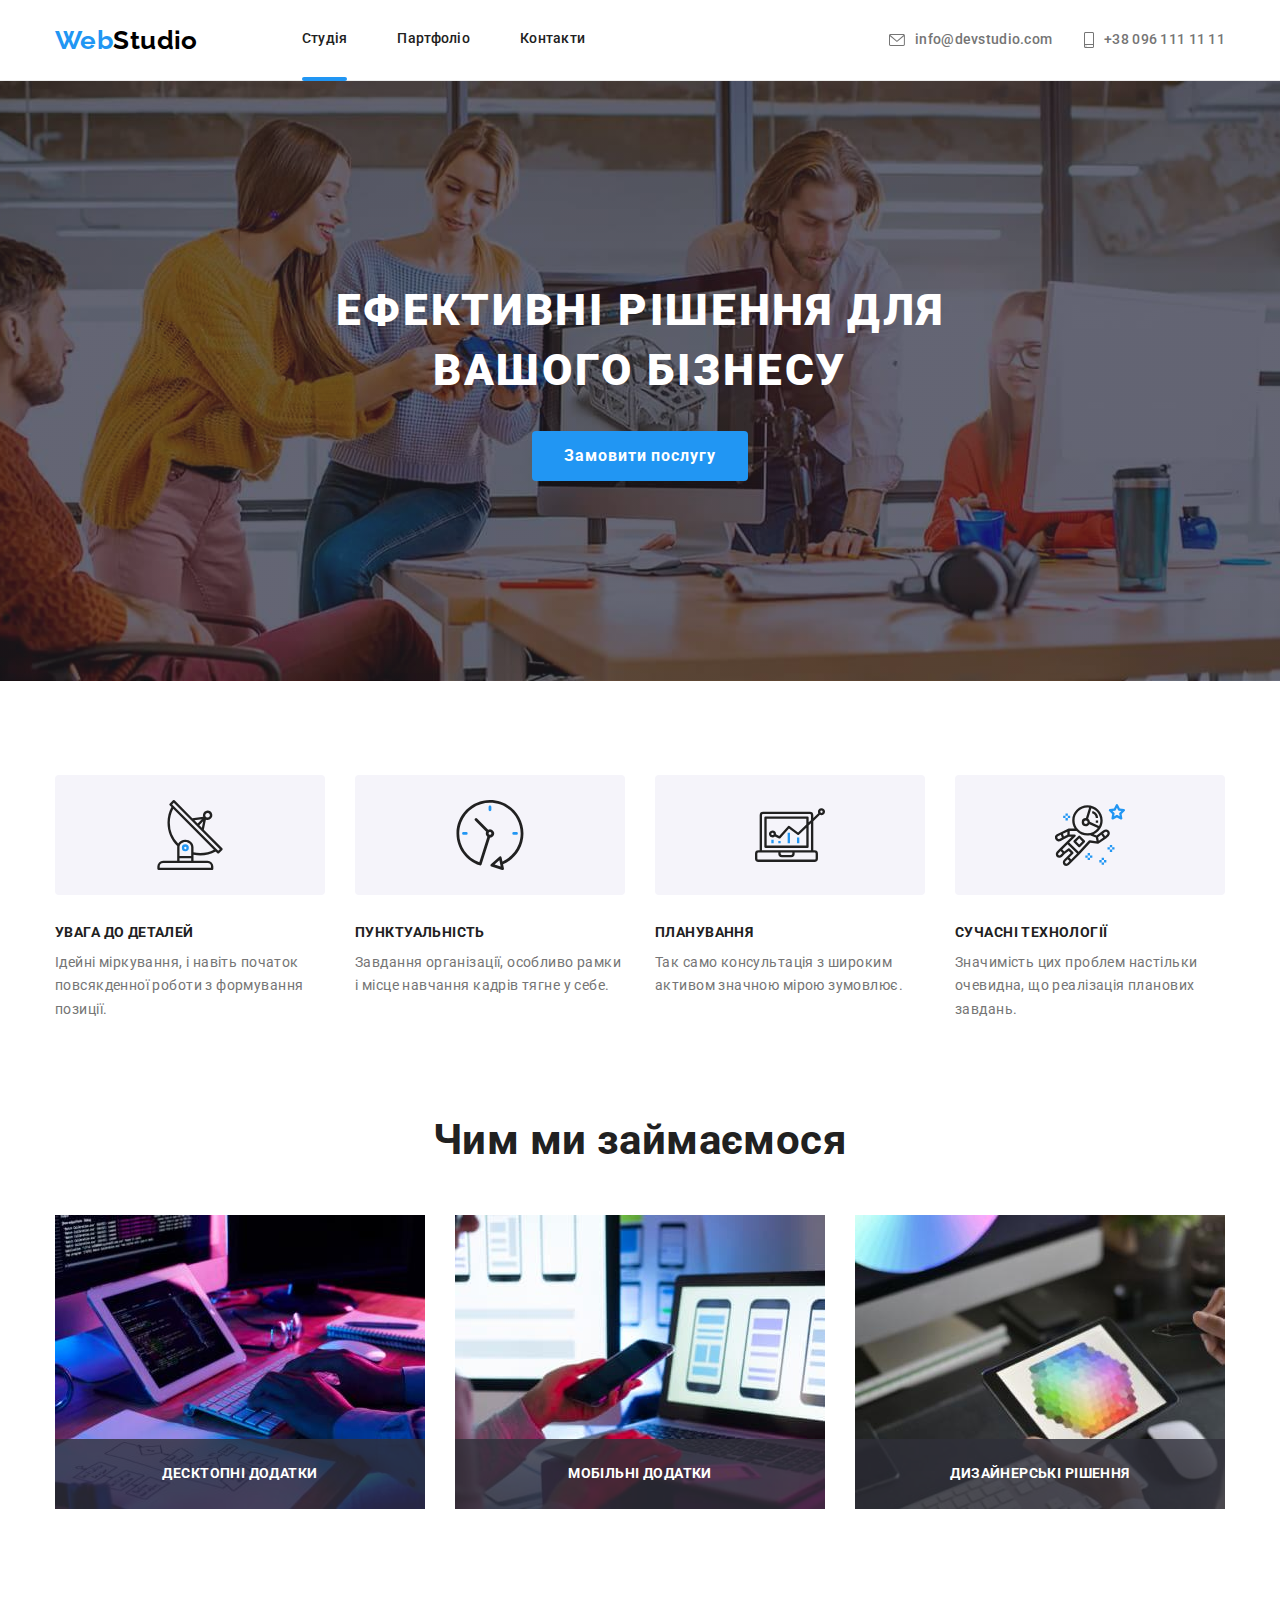
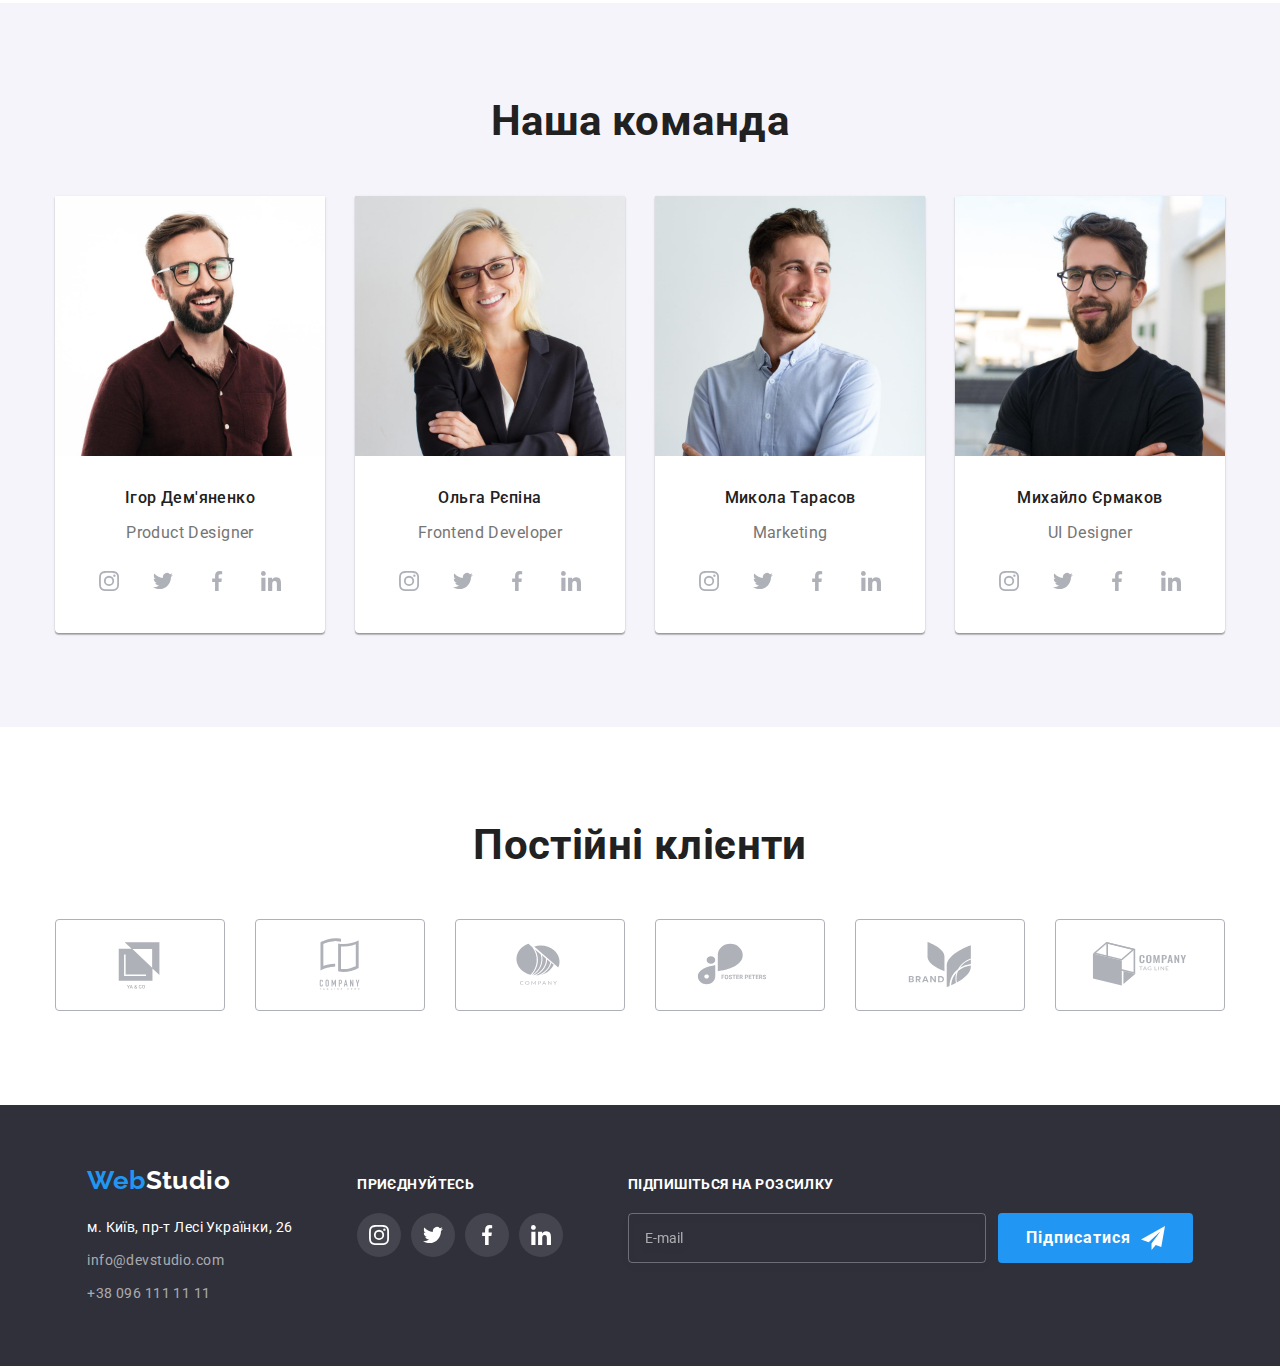
==== commit daa0f86b: "final 2" ====
--- a/index.html
+++ b/index.html
@@ -47,76 +47,72 @@
       <!-- мобильные устрйоства  -->
       <div class="mobile-header container">
         <a lang="uk" class="logo" href="./index.html">Web<span class="logo--black">Studio</span></a>
-        <button
-          class="menu-button is-open"
-          type="button"
-          aria-expanded="false"
-          aria-controls="menu-container"
-          data-menu-button
-        >
+        <button class="menu-btn" type="button" aria-expanded="false" aria-controls="menu-container">
           <svg width="24px" height="16px" aria-label="меню">
-            <use class="menu-close" href="./images/icons.svg#icon-menu"></use>
-            <use class="menu-open" href="./images/icons.svg#icon-close-black"></use>
+            <use class="menu-close" href="./images/icons.svg#icon-close-black"></use>
+            <use class="menu-open" href="./images/icons.svg#icon-menu"></use>
           </svg>
         </button>
       </div>
-      <div class="mobile__menu" id="menu-conteiner" data-menu>
+      <div class="mobile-menu" id="menu-conteiner">
         <div class="menu__inner">
           <ul class="header__nav">
             <li class="nav__item"><a class="nav__link current" href="./index.html">Студія</a></li>
             <li class="nav__item"><a class="nav__link" href="./portfolio.html">Партфоліо</a></li>
             <li class="nav__item"><a class="nav__link" href="">Контакти</a></li>
           </ul>
-          <ul class="header__contacts">
-            <li class="contacts__item">
-              <a class="contacts-phone" href="tel:+380961111111">+38 096 111 11 11</a>
-            </li>
-            <li class="contacts__item">
-              <a class="contacts-mail" href="info@devstudio.com">info@devstudio.com</a>
-            </li>
-          </ul>
-          <ul class="mobile__social-list">
-            <li class="mobile__social-item">
-              <a
-                class="mobile__social-link"
-                href="http://instagram.com"
-                target="_blank"
-                rel="noopener noreferrer"
-                aria-label="instagram"
-                >Instagram
-              </a>
-            </li>
-            <li class="mobile__social-item">
-              <a
-                class="mobile__social-link"
-                href="http://twitter.com"
-                target="_blank"
-                rel="noopener noreferrer"
-                aria-label="twitter"
-                >Twitter
-              </a>
-            </li>
-            <li class="mobile__social-item">
-              <a
-                class="mobile__social-link"
-                href="http://facebook.com"
-                target="_blank"
-                rel="noopener noreferrer"
-                aria-label="facebook"
-                >Facebook
-              </a>
-            </li>
-            <li class="mobile__social-item">
-              <a
-                class="mobile__social-link"
-                href="http://linkedin.com"
-                target="_blank"
-                rel="noopener noreferrer"
-                aria-label="linkedin"
-                >Linkedin
-              </a>
-            </li>
-          </ul>
+          <div>
+            <ul class="header__contacts">
+              <li class="contacts__item">
+                <a class="contacts-phone" href="tel:+380961111111">+38 096 111 11 11</a>
+              </li>
+              <li class="contacts__item">
+                <a class="contacts-mail" href="info@devstudio.com">info@devstudio.com</a>
+              </li>
+            </ul>
+            <ul class="mobile__social-list">
+              <li class="mobile__social-item">
+                <a
+                  class="mobile__social-link"
+                  href="http://instagram.com"
+                  target="_blank"
+                  rel="noopener noreferrer"
+                  aria-label="instagram"
+                  >Instagram
+                </a>
+              </li>
+              <li class="mobile__social-item">
+                <a
+                  class="mobile__social-link"
+                  href="http://twitter.com"
+                  target="_blank"
+                  rel="noopener noreferrer"
+                  aria-label="twitter"
+                  >Twitter
+                </a>
+              </li>
+              <li class="mobile__social-item">
+                <a
+                  class="mobile__social-link"
+                  href="http://facebook.com"
+                  target="_blank"
+                  rel="noopener noreferrer"
+                  aria-label="facebook"
+                  >Facebook
+                </a>
+              </li>
+              <li class="mobile__social-item">
+                <a
+                  class="mobile__social-link"
+                  href="http://linkedin.com"
+                  target="_blank"
+                  rel="noopener noreferrer"
+                  aria-label="linkedin"
+                  >Linkedin
+                </a>
+              </li>
+            </ul>
+          </div>
         </div>
       </div>
     </header>
@@ -135,7 +131,7 @@
 
       <!-- переваги -->
 
-      <section class="advantages content__box">
+      <section class="advantages">
         <div class="container">
           <h2 class="hidden-title">Наші переваги</h2>
           <ul class="advantages__list">
--- a/css/main.min.css
+++ b/css/main.min.css
@@ -1 +1 @@
-@import"https://fonts.googleapis.com/css2?family=Raleway:wght@700&family=Roboto:wght@400;500;700;900&display=swap";/*! modern-normalize v1.1.0 | MIT License | https://github.com/sindresorhus/modern-normalize */*,::before,::after{box-sizing:border-box}html{-moz-tab-size:4;tab-size:4}html{line-height:1.15;-webkit-text-size-adjust:100%}body{margin:0}body{font-family:system-ui,-apple-system,"Segoe UI",Roboto,Helvetica,Arial,sans-serif,"Apple Color Emoji","Segoe UI Emoji"}hr{height:0;color:inherit}abbr[title]{text-decoration:underline dotted}b,strong{font-weight:bolder}code,kbd,samp,pre{font-family:ui-monospace,SFMono-Regular,Consolas,"Liberation Mono",Menlo,monospace;font-size:1em}small{font-size:80%}sub,sup{font-size:75%;line-height:0;position:relative;vertical-align:baseline}sub{bottom:-0.25em}sup{top:-0.5em}table{text-indent:0;border-color:inherit}button,input,optgroup,select,textarea{font-family:inherit;font-size:100%;line-height:1.15;margin:0}button,select{text-transform:none}button,[type=button],[type=reset],[type=submit]{-webkit-appearance:button}::-moz-focus-inner{border-style:none;padding:0}:-moz-focusring{outline:1px dotted ButtonText}:-moz-ui-invalid{box-shadow:none}legend{padding:0}progress{vertical-align:baseline}::-webkit-inner-spin-button,::-webkit-outer-spin-button{height:auto}[type=search]{-webkit-appearance:textfield;outline-offset:-2px}::-webkit-search-decoration{-webkit-appearance:none}::-webkit-file-upload-button{-webkit-appearance:button;font:inherit}summary{display:list-item}body{background-color:#fff;color:#757575;font-family:Roboto,sans-serif;letter-spacing:.03em;font-size:14px;font-style:normal}a{text-decoration:none}ul{list-style:none;padding:0;margin:0}.hidden-title{position:absolute;white-space:nowrap;width:1px;height:1px;overflow:hidden;border:0;padding:0;clip:rect(0 0 0 0);clip-path:inset(50%);margin:-1px}.section__title{margin-top:0;margin-bottom:0;color:#212121;font-weight:700;font-size:28px;line-height:1.17;text-align:center}@media screen and (min-width: 1199.98px){.section__title{font-size:42px;line-height:1.16}}.content__box{padding-top:60px;padding-bottom:60px}@media screen and (min-width: 1199.98px){.content__box{padding-top:94px;padding-bottom:94px}}.container{padding-left:15px;padding-right:15px;margin-left:auto;margin-right:auto}@media screen and (min-width: 479.98px){.container{width:480px}}@media screen and (min-width: 767.98px){.container{width:768px}}@media screen and (min-width: 1199.98px){.container{width:1200px}}.button,.modal__btn-send,.button__mailing,.hero__button{border-radius:4px;border:0px;color:#fff;background-color:#2196f3;font-family:inherit;font-weight:700;font-size:16px;line-height:1.87;letter-spacing:.06em;transition:250ms;transition-timing-function:cubic-bezier(0.4, 0, 0.2, 1);cursor:pointer}.button:hover,.modal__btn-send:hover,.button__mailing:hover,.hero__button:hover,.button:focus,.modal__btn-send:focus,.button__mailing:focus,.hero__button:focus{background-color:#188ce8}.header{background-color:#fff;border-bottom:1px solid #ececec}.header__inner{display:none}@media screen and (min-width: 767.98px){.header__inner{display:flex;position:relative;align-items:center;justify-content:space-between;height:80px}}.mobile-header{display:flex;position:relative;align-items:center;justify-content:space-between;padding-top:16px;padding-bottom:16px}@media screen and (min-width: 767.98px){.mobile-header{display:none}}.logo{color:#2196f3;font-family:Raleway,sans-serif;font-size:26px;line-height:1.19;font-weight:700}.logo--black{color:#000}@media screen and (min-width: 767.98px){.header__nav{display:flex;font-weight:500;letter-spacing:.02em;gap:50px}}@media screen and (min-width: 767.98px)and (min-width: 1199.98px){.header__nav{margin-right:200px}}.nav__item:not(:first-child){margin-top:35px}@media screen and (min-width: 767.98px){.nav__item:not(:first-child){margin-top:0}}.nav__link{color:#212121;font-size:40px;line-height:1.17;transition:250ms;transition-timing-function:cubic-bezier(0.4, 0, 0.2, 1)}.nav__link:focus,.nav__link:hover{color:#2196f3}@media screen and (min-width: 767.98px){.nav__link{font-size:14px;line-height:1.14}}@media screen and (min-width: 767.98px){.current::after{content:"";display:flex;position:relative;top:31px;background-color:#2196f3;width:100%;height:4px;border-radius:2px}}.header__contacts{margin-top:302px;flex-wrap:wrap;align-items:center;gap:32px}@media screen and (min-width: 767.98px){.header__contacts{margin-top:0;display:inline-block;font-weight:500;letter-spacing:.02em}}@media screen and (min-width: 1199.98px){.header__contacts{display:flex}}@media screen and (min-width: 767.98px){.contacts__item:first-child{margin-bottom:10px}}@media screen and (min-width: 1199.98px){.contacts__item:first-child{margin-bottom:0}}.contacts-phone{color:#2196f3;font-size:34px;line-height:1.17}@media screen and (min-width: 767.98px){.contacts-phone{color:#757575;font-size:12px;line-height:1.16}}@media screen and (min-width: 1199.98px){.contacts-phone{font-size:14px;line-height:1.14}}.contacts-phone .contacts-mail{margin-top:32px;display:flex;align-items:center;flex-wrap:wrap;color:#757575;line-height:1.16;font-size:24px}@media screen and (min-width: 767.98px){.contacts-phone .contacts-mail{margin-top:0;font-size:12px}}@media screen and (min-width: 1199.98px){.contacts-phone{font-size:14px;line-height:1.14}}.contact__link{display:flex;align-items:center;color:#757575}.contact__link:hover,.contact__link:focus{color:#2196f3}.contact__icon{margin-right:10px;fill:currentColor}.menu-button{display:flex;justify-content:flex-end;z-index:3;margin:0;padding:0;border:none;background-color:rgba(0,0,0,0);cursor:pointer}.menu-button:hover .menu-open,.menu-button:focus .menu-open{fill:#2196f3}.menu-button .menu-close{display:none}.menu-button.is-open .menu-close{display:block}.menu-button.is-open .menu-open{display:none}@media screen and (min-width: 767.98px){.menu-button{display:none}}.mobile__menu{visibility:hidden;opacity:0;position:absolute;z-index:2;top:0%;left:0;width:100%;background-color:#fff;text-align:start}.mobile__menu.is-open{display:block;visibility:visible;opacity:1;transition-duration:2300ms}@media screen and (min-width: 767.98px){.mobile__menu.is-open{display:none}}.menu__inner{padding-right:40px;padding-left:40px;padding-top:48px;padding-bottom:48px;font-weight:500;letter-spacing:.02em}.mobile__social-list{margin-top:32px;display:flex;flex-wrap:wrap;gap:20px;font-weight:500;font-size:18px;line-height:1.2}.mobile__social-item:not(:last-child){padding-right:10px;border-right:1px solid rgba(33,33,33,.2)}.mobile__social-link{color:#2196f3}.hero__title{margin-top:0;margin-bottom:30px;color:#fff;font-weight:900;font-size:26px;line-height:1.61;letter-spacing:.06em;text-align:center}@media screen and (min-width: 1199.98px){.hero__title{font-size:44px;line-height:1.36}}.hero{text-align:center;padding-bottom:118px;padding-top:118px}@media screen and (min-width: 1199.98px){.hero{padding-bottom:200px;padding-top:200px}}.hero__button{padding:10px 32px;min-width:216px}.hero-overlay{background-size:cover;margin-right:auto;margin-left:auto;background-color:#2f303a;background-image:linear-gradient(rgba(47, 48, 58, 0.4), rgba(47, 48, 58, 0.4)),url("../images/background-img_480.jpg");background-repeat:no-repeat;background-position:center}@media screen and (min-device-pixel-ratio: 2),screen and (min-resolution: 192dpi),screen and (min-resolution: 2dppx),screen and (-webkit-min-device-pixel-ratio: 2),screen and (-o-min-device-pixel-ratio: 2){.hero-overlay{background-image:linear-gradient(rgba(47, 48, 58, 0.4), rgba(47, 48, 58, 0.4)),url("../images/img_x2/background-img_480@x2.jpg")}}@media screen and (min-width: 767.98px){.hero-overlay{background-image:linear-gradient(rgba(47, 48, 58, 0.4), rgba(47, 48, 58, 0.4)),url("../images/background-img_768.jpg")}}@media screen and (min-width: 767.98px)and (min-device-pixel-ratio: 2),screen and (min-width: 767.98px)and (min-resolution: 192dpi),screen and (min-width: 767.98px)and (min-resolution: 2dppx),screen and (min-width: 767.98px)and (-webkit-min-device-pixel-ratio: 2),screen and (min-width: 767.98px)and (-o-min-device-pixel-ratio: 2){.hero-overlay{background-image:linear-gradient(rgba(47, 48, 58, 0.4), rgba(47, 48, 58, 0.4)),url("../images/img_x2/background-img_768@x2.jpg")}}@media screen and (min-width: 1199.98px){.hero-overlay{background-image:linear-gradient(rgba(47, 48, 58, 0.4), rgba(47, 48, 58, 0.4)),url("../images/background-img_1600.jpg")}}@media screen and (min-width: 1199.98px)and (min-device-pixel-ratio: 2),screen and (min-width: 1199.98px)and (min-resolution: 192dpi),screen and (min-width: 1199.98px)and (min-resolution: 2dppx),screen and (min-width: 1199.98px)and (-webkit-min-device-pixel-ratio: 2),screen and (min-width: 1199.98px)and (-o-min-device-pixel-ratio: 2){.hero-overlay{background-image:linear-gradient(rgba(47, 48, 58, 0.4), rgba(47, 48, 58, 0.4)),url("../images/img_x2/background-img_1600@x2.jpg")}}.advantages{padding-top:60px}@media screen and (min-width: 1199.98px){.advantages{padding-top:94px}}@media screen and (min-width: 767.98px){.advantages__list{display:flex;flex-wrap:wrap;gap:30px}}.advantages__item{width:auto;text-align:center}.advantages__item:not(:last-child){margin-bottom:30px}@media screen and (min-width: 767.98px){.advantages__item{text-align:start;width:354px}}@media screen and (min-width: 1199.98px){.advantages__item{width:270px}}.advantages__title{margin-bottom:0px;color:#212121;font-weight:700;line-height:1.14;font-size:14px;text-transform:uppercase}.advantages__subtitle{line-height:1.71;margin-top:10px;margin-bottom:0}.advantages__svg{width:70px;height:70px}.advantages__box{height:120px;display:flex;align-items:center;justify-content:center;background-color:#f5f4fa;border-radius:4px}.activity{display:none}@media screen and (min-width: 1199.98px){.activity{display:flex}}.activity__list{height:294px;display:flex;margin-top:50px;gap:30px}.activity__subtitle{padding-top:27px;padding-bottom:27px;margin-bottom:0;margin-top:0;font-weight:700;line-height:1.14;text-align:center;text-transform:uppercase;position:relative;bottom:73px;background-color:rgba(47,48,58,.8);color:#fff}.team{background-color:#f5f4fa}.team__list{margin-top:30px;display:flex;flex-wrap:wrap;gap:30px}@media screen and (min-width: 1199.98px){.team__list{margin-top:50px}}.team__item{width:auto;text-align:center;background-color:#fff;box-shadow:0px 1px 3px rgba(0,0,0,.12),0px 1px 1px rgba(0,0,0,.14),0px 2px 1px rgba(0,0,0,.2);border-radius:0px 0px 4px 4px}.team__img{width:100%;height:460px}@media screen and (min-width: 767.98px){.team__img{width:354px;height:374px}}@media screen and (min-width: 1199.98px){.team__img{width:270px;height:260px}}.team__inner{padding-top:30px;padding-bottom:30px}.team__title{margin-top:0px;margin-bottom:10px;color:#212121;font-weight:500;font-size:16px;line-height:1.18}.team__subtitle{margin-bottom:16px;font-size:16px;line-height:1.18}.social__list{display:flex;gap:10px;align-items:center;justify-content:center}.social__link{width:44px;height:44px;background-color:#fff;border-radius:50%;display:flex;align-items:center;justify-content:center;transition:250ms;transition-timing-function:cubic-bezier(0.4, 0, 0.2, 1)}.social__link:hover,.social__link:focus{background-color:#2196f3;cursor:pointer}.social__link:hover .social__logo,.social__link:focus .social__logo{fill:#fff}.social__logo{fill:#afb1b8;transition:250ms;transition-timing-function:cubic-bezier(0.4, 0, 0.2, 1)}.clients__list{margin-right:auto;margin-left:auto;margin-top:30px;display:flex;flex-wrap:wrap;justify-content:center;gap:30px}.clients__link{width:210px;height:92px;border:1px solid #afb1b8;border-radius:4px;display:flex;align-items:center;justify-content:center}.clients__link:hover,.clients__link:focus{border:1px solid #2196f3;cursor:pointer;transition:250ms;transition-timing-function:cubic-bezier(0.4, 0, 0.2, 1)}.clients__link:hover .clients__icon,.clients__link:focus .clients__icon{fill:#2196f3}@media screen and (min-width: 767.98px){.clients__link{width:226px}}@media screen and (min-width: 1199.98px){.clients__link{width:170px}}.clients__icon{fill:#afb1b8;transition:250ms;transition-timing-function:cubic-bezier(0.4, 0, 0.2, 1)}.footer{padding-top:60px;padding-bottom:60px;background-color:#2f303a}.footer__inner{text-align:center;margin-left:auto;margin-right:auto}@media screen and (min-width: 767.98px){.footer__inner{display:flex;flex-wrap:wrap;justify-content:space-around}}.footer__inner div:nth-child(2n){break-after:always}@media screen and (min-width: 1199.98px){.footer__inner{flex-wrap:nowrap;text-align:start;align-items:baseline}}@media screen and (min-width: 1199.98px){.footer__item{margin-bottom:60px}}.logo--white{color:#fff}.footer__adress{margin-top:20px}.adress__item{margin-top:9px}.adress__location{color:#fff;line-height:1.71;font-style:normal;transition:250ms;transition-timing-function:cubic-bezier(0.4, 0, 0.2, 1)}.adress__location:hover,.adress__location:focus{color:#2196f3}.adress__contact{margin-top:9px;color:rgba(255,255,255,.6);line-height:1.71;font-style:normal;transition:250ms;transition-timing-function:cubic-bezier(0.4, 0, 0.2, 1)}.adress__contact:hover,.adress__contact:focus{color:#2196f3}.footer__social-title{font-weight:700;font-size:14px;line-height:1.14;text-transform:uppercase;color:#fff}.footer__social-list{margin-top:20px;display:flex;gap:10px;align-items:center;justify-content:center}.footer__social-link{width:44px;height:44px;background-color:rgba(255,255,255,.1);border-radius:50%;display:flex;align-items:center;justify-content:center;transition:250ms;transition-timing-function:cubic-bezier(0.4, 0, 0.2, 1)}.footer__social-link:hover,.footer__social-link:focus{background-color:#2196f3;cursor:pointer}.footer__social-link:hover .footer__social-logo,.footer__social-link:focus .footer__social-logo{fill:#fff}.footer__social-logo{fill:#fff;transition:250ms;transition-timing-function:cubic-bezier(0.4, 0, 0.2, 1)}.footer__mail-input{margin-right:auto;margin-left:auto}@media screen and (min-width: 767.98px){.footer__mail-input{width:55%}}@media screen and (min-width: 1199.98px){.footer__mail-input{width:auto;margin:0}}.mail__input-title{margin-top:0;margin-bottom:20px;font-weight:700;line-height:1.14;text-transform:uppercase;color:#fff}@media screen and (min-width: 1199.98px){.mail__inner{display:flex;align-items:center;gap:12px}}.mail__form{margin-bottom:20px;padding-left:16px;width:100%;height:50px;color:#fff;background-color:rgba(0,0,0,0);border:1px solid rgba(255,255,255,.3);filter:drop-shadow(0px 4px 4px rgba(0, 0, 0, 0.15));border-radius:4px}@media screen and (min-width: 1199.98px){.mail__form{margin-bottom:0;width:358px}}.mail__form::placeholder{color:rgba(255,255,255,.6)}.button__mailing{margin-left:auto;margin-right:auto;padding-top:10px;display:flex;align-items:center;padding-bottom:10px;padding-left:28px;padding-right:28px}@media screen and (min-width: 1199.98px){.button__mailing{margin:0}}.mail__svg{margin-left:10px;fill:#fff}.backdrop{position:fixed;z-index:4;top:0;right:0;height:100%;width:100%;background-color:rgba(0,0,0,.2)}.backdrop.is-hidden{opacity:0;pointer-events:none;transition-duration:1000ms}.modal{position:absolute;top:50%;left:50%;width:95.1%;max-width:450px;transform:translate(-50%, -50%);background-color:#fff;box-shadow:0px 1px 3px rgba(0,0,0,.12),0px 1px 1px rgba(0,0,0,.14),0px 2px 1px rgba(0,0,0,.2);border-radius:4px;opacity:inherit;transition-duration:2300ms}@media screen and (min-width: 767.98px){.modal{top:50%;left:50%;width:100%}}@media screen and (min-width: 1199.98px){.modal{min-width:528px}}.modal__close{display:flex;position:absolute;top:8px;right:8px;align-items:center;justify-content:center;height:30px;width:30px;border-radius:50%;background-color:#fff;border-color:rgba(0,0,0,.1);cursor:pointer}.modal__close:hover,.modal__close:focus{fill:#2196f3}.modal__form{display:flex;flex-direction:column;align-items:center;padding-bottom:40px;padding-top:40px;padding-right:40px;padding-left:40px}.modal__form-list{display:flex;flex-direction:column;align-items:center}.modal__form-item:not(:first-child){margin-top:10px}.modal__title{margin-bottom:2px;margin-top:0;width:370px;text-align:center;font-weight:700;font-size:20px;line-height:1.5;color:#212121}@media screen and (min-width: 1199.98px){.modal__title{width:auto}}.modal__form-title{margin-bottom:4px;margin-top:0;font-size:12px;line-height:1.16;letter-spacing:.01em}.modal__form-subtitle{padding-bottom:4px;margin:0;font-weight:400;font-size:12px;line-height:1.16;letter-spacing:.01em;color:#757575}.modal__icon{position:absolute;top:15px;left:15px}.modal__input-area{position:relative;width:auto}.modal__label{display:block;padding-top:11px;padding-bottom:11px;padding-right:11px;padding-left:40px;border:1px solid rgba(33,33,33,.2);border-radius:4px}@media screen and (min-width: 398px){.modal__label{width:370px}}@media screen and (min-width: 1199.98px){.modal__label{width:448px}}.modal__label:focus{border-color:#2196f3}.modal__label:focus+.modal__icon{fill:#2196f3}.modal__feedback-label{padding:12px 16px;min-width:222px;resize:none;border-radius:4px;border:1px solid rgba(33,33,33,.2);height:120px}.modal__feedback-label:hover,.modal__feedback-label:focus{border-color:#2196f3}@media screen and (min-width: 398px){.modal__feedback-label{width:370px}}@media screen and (min-width: 1199.98px){.modal__feedback-label{width:448px}}.modal__feedback-label::placeholder{color:rgba(117,117,117,.5)}.modal__mailing{margin-top:10px}.modal__checkbox{display:flex;align-items:center;cursor:pointer}.modal__apply-checkbox{width:0px;height:0px;opacity:0}.modal__apply-svg{fill:#fff}.modal__apply-bg{display:flex;align-items:center;justify-content:center;width:16px;height:15px;margin-right:8px;border:2px solid #000;border-radius:2px;pointer-events:none}.modal__apply-checkbox:checked+.modal__apply-bg{background-color:#2196f3;border-color:rgba(0,0,0,0)}.modal__checkbox-title{font-size:12px;line-height:1.16;width:150px}@media screen and (min-width: 398px){.modal__checkbox-title{width:auto}}@media screen and (min-width: 1199.98px){.modal__checkbox-title{font-size:14px;line-height:1.71;width:auto}}.modal__mailing-rules{color:#2196f3;text-decoration:underline;cursor:pointer}.modal__btn-send{width:200px;margin-top:20px;padding-top:10px;padding-bottom:10px;padding-left:28px;padding-right:28px}.main{padding-bottom:60px;padding-top:60px}@media screen and (min-width: 1199.98px){.main{padding-top:94px;padding-bottom:94px}}.filter__list{margin-bottom:30px;display:flex;flex-wrap:wrap;gap:8px}@media screen and (min-width: 340px){.filter__list li:nth-child(3n){break-after:always}}@media screen and (min-width: 767.98px){.filter__list{display:flex;justify-content:center;flex-wrap:nowrap}}@media screen and (min-width: 1199.98px){.filter__list{margin-bottom:50px}}.filter__button{padding:6px 22px;border:rgba(0,0,0,0);border-radius:4px;color:#212121;background-color:#f5f4fa;font-family:inherit;font-weight:500;font-size:16px;line-height:1.62;transition:250ms;transition-timing-function:cubic-bezier(0.4, 0, 0.2, 1)}.filter__button:hover,.filter__button:focus{color:#fff;background-color:#2196f3;box-shadow:0px 3px 1px rgba(0,0,0,.1),0px 1px 2px rgba(0,0,0,.08),0px 2px 2px rgba(0,0,0,.12);cursor:pointer}@media screen and (min-width: 767.98px){.category__list{display:flex;flex-wrap:wrap;gap:30px}}.caregory__wrapper{position:relative;overflow:hidden}.category__item{border:1px solid #eee;max-width:100%;transition:250ms;transition-timing-function:cubic-bezier(0.4, 0, 0.2, 1)}.category__item:not(:last-child){margin-bottom:30px}@media screen and (min-width: 767.98px){.category__item{max-width:354px}.category__item:not(:last-child){margin-bottom:0}}@media screen and (min-width: 1199.98px){.category__item{max-width:370px}}.category__item:hover{box-shadow:0px 1px 1px rgba(0,0,0,.12),0px 4px 4px rgba(0,0,0,.06),1px 4px 6px rgba(0,0,0,.16);cursor:pointer}.category__item:hover .caregory__overlay{transform:translateY(0)}.categroy__img{display:block;width:100%}.caregory__overlay{position:absolute;width:100%;height:100%;top:0;left:0;padding-top:63px;padding-bottom:63px;padding-right:24px;padding-left:24px;background-color:#2196f3;transition-property:transform;transition-duration:250ms;transition-timing-function:cubic-bezier(0.4, 0, 0.2, 1);transform:translateY(100%)}.category__overlay-subtitle{font-weight:400;font-size:18px;line-height:1.5;color:#fff}.category__border{width:100%;padding-left:24px;padding-right:24px;padding-top:20px;padding-bottom:20px}.category__border-title{margin:0;color:#212121;font-weight:700;font-size:18px;line-height:2.25;letter-spacing:.06em}.category__border-subtitle{margin-top:4px;margin-bottom:0;color:#757575;font-size:16px;line-height:1.87}/*# sourceMappingURL=main.min.css.map */+@import"https://fonts.googleapis.com/css2?family=Raleway:wght@700&family=Roboto:wght@400;500;700;900&display=swap";/*! modern-normalize v1.1.0 | MIT License | https://github.com/sindresorhus/modern-normalize */*,::before,::after{box-sizing:border-box}html{-moz-tab-size:4;tab-size:4}html{line-height:1.15;-webkit-text-size-adjust:100%}body{margin:0}body{font-family:system-ui,-apple-system,"Segoe UI",Roboto,Helvetica,Arial,sans-serif,"Apple Color Emoji","Segoe UI Emoji"}hr{height:0;color:inherit}abbr[title]{text-decoration:underline dotted}b,strong{font-weight:bolder}code,kbd,samp,pre{font-family:ui-monospace,SFMono-Regular,Consolas,"Liberation Mono",Menlo,monospace;font-size:1em}small{font-size:80%}sub,sup{font-size:75%;line-height:0;position:relative;vertical-align:baseline}sub{bottom:-0.25em}sup{top:-0.5em}table{text-indent:0;border-color:inherit}button,input,optgroup,select,textarea{font-family:inherit;font-size:100%;line-height:1.15;margin:0}button,select{text-transform:none}button,[type=button],[type=reset],[type=submit]{-webkit-appearance:button}::-moz-focus-inner{border-style:none;padding:0}:-moz-focusring{outline:1px dotted ButtonText}:-moz-ui-invalid{box-shadow:none}legend{padding:0}progress{vertical-align:baseline}::-webkit-inner-spin-button,::-webkit-outer-spin-button{height:auto}[type=search]{-webkit-appearance:textfield;outline-offset:-2px}::-webkit-search-decoration{-webkit-appearance:none}::-webkit-file-upload-button{-webkit-appearance:button;font:inherit}summary{display:list-item}body{background-color:#fff;color:#757575;font-family:Roboto,sans-serif;letter-spacing:.03em;font-size:14px;font-style:normal}.overflow{overflow:hidden}a{text-decoration:none}ul{list-style:none;padding:0;margin:0}.hidden-title{position:absolute;white-space:nowrap;width:1px;height:1px;overflow:hidden;border:0;padding:0;clip:rect(0 0 0 0);clip-path:inset(50%);margin:-1px}.section__title{margin-top:0;margin-bottom:0;color:#212121;font-weight:700;font-size:28px;line-height:1.17;text-align:center}@media screen and (min-width: 1199.98px){.section__title{font-size:42px;line-height:1.16}}.content__box{padding-top:60px;padding-bottom:60px}@media screen and (min-width: 1199.98px){.content__box{padding-top:94px;padding-bottom:94px}}.container{padding-left:15px;padding-right:15px;margin-left:auto;margin-right:auto}@media screen and (min-width: 479.98px){.container{width:480px}}@media screen and (min-width: 767.98px){.container{width:768px}}@media screen and (min-width: 1199.98px){.container{width:1200px}}.button,.modal__btn-send,.button__mailing,.hero__button{border-radius:4px;border:0px;color:#fff;background-color:#2196f3;font-family:inherit;font-weight:700;font-size:16px;line-height:1.87;letter-spacing:.06em;transition:250ms;transition-timing-function:cubic-bezier(0.4, 0, 0.2, 1);cursor:pointer}.button:hover,.modal__btn-send:hover,.button__mailing:hover,.hero__button:hover,.button:focus,.modal__btn-send:focus,.button__mailing:focus,.hero__button:focus{background-color:#188ce8}.header{background-color:#fff;border-bottom:1px solid #ececec}.header__inner{display:none}@media screen and (min-width: 767.98px){.header__inner{display:flex;position:relative;align-items:center;justify-content:space-between;height:80px}}.mobile-header{display:flex;position:relative;align-items:center;justify-content:space-between;padding-top:16px;padding-bottom:16px}@media screen and (min-width: 767.98px){.mobile-header{display:none}}.logo{color:#2196f3;font-family:Raleway,sans-serif;font-size:26px;line-height:1.19;font-weight:700}.logo--black{color:#000}@media screen and (min-width: 767.98px){.header__nav{display:flex;font-weight:500;letter-spacing:.02em;gap:50px}}@media screen and (min-width: 767.98px)and (min-width: 1199.98px){.header__nav{margin-right:200px}}.nav__item:not(:first-child){margin-top:35px}@media screen and (min-width: 767.98px){.nav__item:not(:first-child){margin-top:0}}.nav__link{color:#212121;font-size:40px;line-height:1.17;transition:250ms;transition-timing-function:cubic-bezier(0.4, 0, 0.2, 1)}.nav__link:focus,.nav__link:hover{color:#2196f3}@media screen and (min-width: 767.98px){.nav__link{font-size:14px;line-height:1.14}}@media screen and (min-width: 767.98px){.current::after{content:"";display:flex;position:relative;top:31px;background-color:#2196f3;width:100%;height:4px;border-radius:2px}}.header__contacts{flex-wrap:wrap;display:flex;align-items:center;gap:32px}@media screen and (min-width: 767.98px){.header__contacts{margin-top:0;display:inline-block;font-weight:500;letter-spacing:.02em}}@media screen and (min-width: 1199.98px){.header__contacts{display:flex}}@media screen and (min-width: 767.98px){.contacts__item:first-child{margin-bottom:10px}}@media screen and (min-width: 1199.98px){.contacts__item:first-child{margin-bottom:0}}.contacts-phone{color:#2196f3;font-size:34px;line-height:1.17}.contacts-mail{margin-top:32px;display:flex;align-items:center;flex-wrap:wrap;color:#757575;line-height:1.16;font-size:24px}@media screen and (min-width: 767.98px){.contacts-mail{margin-top:0}}.contact__link{display:flex;align-items:center;color:#757575}.contact__link:hover,.contact__link:focus{color:#2196f3}@media screen and (min-width: 767.98px){.contact__link{color:#757575;font-size:12px;line-height:1.16}}@media screen and (min-width: 1199.98px){.contact__link{font-size:14px;line-height:1.14}}.contact__icon{margin-right:10px;fill:currentColor}.menu-btn{display:flex;justify-content:flex-end;z-index:3;margin:0;padding:0;border:none;background-color:rgba(0,0,0,0);cursor:pointer}.menu-btn:hover .menu-open,.menu-btn:focus .menu-open{fill:#2196f3}.menu-btn .menu-close{display:none}.menu-btn.hober .menu-close,.menu-btn:focus .menu-close{fill:#2196f3}.menu-btn.active .menu-close{display:block}.menu-btn.active .menu-open{display:none}@media screen and (min-width: 767.98px){.menu-btn{display:none}}.mobile-menu{visibility:hidden;opacity:0;position:absolute;z-index:2;height:100vh;height:100vh;top:0%;left:0;width:100%;background-color:#fff;text-align:start}.mobile-menu.active{display:block;visibility:visible;opacity:1;transition-duration:2300ms}@media screen and (min-width: 767.98px){.mobile-menu.active{display:none}}.menu__inner{display:flex;flex-direction:column;justify-content:space-between;height:100%;padding-right:40px;padding-left:40px;padding-top:48px;padding-bottom:48px;font-weight:500;letter-spacing:.02em}.mobile__social-list{margin-top:32px;display:flex;flex-wrap:wrap;gap:20px;font-weight:500;font-size:18px;line-height:1.2}.mobile__social-item:not(:last-child){padding-right:10px;border-right:1px solid rgba(33,33,33,.2)}.mobile__social-link{color:#2196f3}.hero__title{margin-top:0;margin-bottom:30px;color:#fff;font-weight:900;font-size:26px;line-height:1.61;letter-spacing:.06em;text-align:center}@media screen and (min-width: 1199.98px){.hero__title{font-size:44px;line-height:1.36}}.hero{text-align:center;padding-bottom:118px;padding-top:118px}@media screen and (min-width: 1199.98px){.hero{padding-bottom:200px;padding-top:200px}}.hero__button{padding:10px 32px;min-width:216px}.hero-overlay{background-size:cover;margin-right:auto;margin-left:auto;background-color:#2f303a;background-image:linear-gradient(rgba(47, 48, 58, 0.4), rgba(47, 48, 58, 0.4)),url("../images/background-img_480.jpg");background-repeat:no-repeat;background-position:center}@media screen and (min-device-pixel-ratio: 2),screen and (min-resolution: 192dpi),screen and (min-resolution: 2dppx),screen and (-webkit-min-device-pixel-ratio: 2),screen and (-o-min-device-pixel-ratio: 2){.hero-overlay{background-image:linear-gradient(rgba(47, 48, 58, 0.4), rgba(47, 48, 58, 0.4)),url("../images/img_x2/background-img_480@x2.jpg")}}@media screen and (min-width: 767.98px){.hero-overlay{background-image:linear-gradient(rgba(47, 48, 58, 0.4), rgba(47, 48, 58, 0.4)),url("../images/background-img_768.jpg")}}@media screen and (min-width: 767.98px)and (min-device-pixel-ratio: 2),screen and (min-width: 767.98px)and (min-resolution: 192dpi),screen and (min-width: 767.98px)and (min-resolution: 2dppx),screen and (min-width: 767.98px)and (-webkit-min-device-pixel-ratio: 2),screen and (min-width: 767.98px)and (-o-min-device-pixel-ratio: 2){.hero-overlay{background-image:linear-gradient(rgba(47, 48, 58, 0.4), rgba(47, 48, 58, 0.4)),url("../images/img_x2/background-img_768@x2.jpg")}}@media screen and (min-width: 1199.98px){.hero-overlay{background-image:linear-gradient(rgba(47, 48, 58, 0.4), rgba(47, 48, 58, 0.4)),url("../images/background-img_1600.jpg")}}@media screen and (min-width: 1199.98px)and (min-device-pixel-ratio: 2),screen and (min-width: 1199.98px)and (min-resolution: 192dpi),screen and (min-width: 1199.98px)and (min-resolution: 2dppx),screen and (min-width: 1199.98px)and (-webkit-min-device-pixel-ratio: 2),screen and (min-width: 1199.98px)and (-o-min-device-pixel-ratio: 2){.hero-overlay{background-image:linear-gradient(rgba(47, 48, 58, 0.4), rgba(47, 48, 58, 0.4)),url("../images/img_x2/background-img_1600@x2.jpg")}}.advantages{padding-top:60px;padding-bottom:60px}@media screen and (min-width: 1199.98px){.advantages{padding-top:94px;padding-bottom:0}}@media screen and (min-width: 767.98px){.advantages__list{display:flex;flex-wrap:wrap;gap:30px}}.advantages__item{width:auto;text-align:center;gap:30px}@media screen and (min-width: 767.98px){.advantages__item{text-align:start;width:354px}}@media screen and (min-width: 1199.98px){.advantages__item{width:270px}}.advantages__box{margin-bottom:30px;height:120px;display:flex;align-items:center;justify-content:center;background-color:#f5f4fa;border-radius:4px}.advantages__title{margin-bottom:0px;color:#212121;font-weight:700;line-height:1.14;font-size:14px;text-transform:uppercase}.advantages__subtitle{line-height:1.71;margin-top:10px;margin-bottom:0;text-align:start}.advantages__svg{width:70px;height:70px}.activity{display:none}@media screen and (min-width: 1199.98px){.activity{display:flex}}.activity__list{height:294px;display:flex;margin-top:50px;gap:30px}.activity__subtitle{padding-top:27px;padding-bottom:27px;margin-bottom:0;margin-top:0;font-weight:700;line-height:1.14;text-align:center;text-transform:uppercase;position:relative;bottom:73px;background-color:rgba(47,48,58,.8);color:#fff}.team{background-color:#f5f4fa}.team__list{margin-top:30px;display:flex;flex-wrap:wrap;gap:30px}@media screen and (min-width: 1199.98px){.team__list{margin-top:50px}}.team__item{width:auto;text-align:center;background-color:#fff;box-shadow:0px 1px 3px rgba(0,0,0,.12),0px 1px 1px rgba(0,0,0,.14),0px 2px 1px rgba(0,0,0,.2);border-radius:0px 0px 4px 4px}.team__img{width:100%;height:460px}@media screen and (min-width: 767.98px){.team__img{width:354px;height:374px}}@media screen and (min-width: 1199.98px){.team__img{width:270px;height:260px}}.team__inner{padding-top:30px;padding-bottom:30px}.team__title{margin-top:0px;margin-bottom:10px;color:#212121;font-weight:500;font-size:16px;line-height:1.18}.team__subtitle{margin-bottom:16px;font-size:16px;line-height:1.18}.social__list{display:flex;gap:10px;align-items:center;justify-content:center}.social__link{width:44px;height:44px;background-color:#fff;border-radius:50%;display:flex;align-items:center;justify-content:center;transition:250ms;transition-timing-function:cubic-bezier(0.4, 0, 0.2, 1)}.social__link:hover,.social__link:focus{background-color:#2196f3;cursor:pointer}.social__link:hover .social__logo,.social__link:focus .social__logo{fill:#fff}.social__logo{fill:#afb1b8;transition:250ms;transition-timing-function:cubic-bezier(0.4, 0, 0.2, 1)}.clients__list{margin-right:auto;margin-left:auto;margin-top:30px;display:flex;flex-wrap:wrap;justify-content:center;gap:30px}@media screen and (min-width: 1199.98px){.clients__list{margin-top:50px}}.clients__link{width:210px;height:92px;border:1px solid #afb1b8;border-radius:4px;display:flex;align-items:center;justify-content:center}.clients__link:hover,.clients__link:focus{border:1px solid #2196f3;cursor:pointer;transition:250ms;transition-timing-function:cubic-bezier(0.4, 0, 0.2, 1)}.clients__link:hover .clients__icon,.clients__link:focus .clients__icon{fill:#2196f3}@media screen and (min-width: 767.98px){.clients__link{width:226px}}@media screen and (min-width: 1199.98px){.clients__link{width:170px}}.clients__icon{fill:#afb1b8;transition:250ms;transition-timing-function:cubic-bezier(0.4, 0, 0.2, 1)}.footer{padding-top:60px;padding-bottom:60px;background-color:#2f303a}@media screen and (min-width: 1199.98px){.footer{padding-bottom:0}}.footer__inner{text-align:center;margin-left:auto;margin-right:auto}@media screen and (min-width: 767.98px){.footer__inner{display:flex;flex-wrap:wrap;justify-content:space-around}}.footer__inner div:nth-child(2n){break-after:always}@media screen and (min-width: 1199.98px){.footer__inner{flex-wrap:nowrap;text-align:start;align-items:baseline}}.footer__item:not(:last-child){margin-bottom:60px}.logo--white{color:#fff}.footer__adress{margin-top:20px}.adress__item{margin-top:9px}.adress__location{color:#fff;line-height:1.71;font-style:normal;transition:250ms;transition-timing-function:cubic-bezier(0.4, 0, 0.2, 1)}.adress__location:hover,.adress__location:focus{color:#2196f3}.adress__contact{margin-top:9px;color:rgba(255,255,255,.6);line-height:1.71;font-style:normal;transition:250ms;transition-timing-function:cubic-bezier(0.4, 0, 0.2, 1)}.adress__contact:hover,.adress__contact:focus{color:#2196f3}.footer__social-title{font-weight:700;font-size:14px;line-height:1.14;text-transform:uppercase;color:#fff}.footer__social-list{margin-top:20px;display:flex;gap:10px;align-items:center;justify-content:center}.footer__social-link{width:44px;height:44px;background-color:rgba(255,255,255,.1);border-radius:50%;display:flex;align-items:center;justify-content:center;transition:250ms;transition-timing-function:cubic-bezier(0.4, 0, 0.2, 1)}.footer__social-link:hover,.footer__social-link:focus{background-color:#2196f3;cursor:pointer}.footer__social-link:hover .footer__social-logo,.footer__social-link:focus .footer__social-logo{fill:#fff}.footer__social-logo{fill:#fff;transition:250ms;transition-timing-function:cubic-bezier(0.4, 0, 0.2, 1)}.footer__mail-input{margin-right:auto;margin-left:auto}@media screen and (min-width: 767.98px){.footer__mail-input{width:55%}}@media screen and (min-width: 1199.98px){.footer__mail-input{width:auto;margin:0}}.mail__input-title{margin-top:0;margin-bottom:20px;font-weight:700;line-height:1.14;text-transform:uppercase;color:#fff}@media screen and (min-width: 1199.98px){.mail__inner{display:flex;align-items:center;gap:12px}}.mail__form{margin-bottom:20px;padding-left:16px;width:100%;height:50px;color:#fff;background-color:rgba(0,0,0,0);border:1px solid rgba(255,255,255,.3);filter:drop-shadow(0px 4px 4px rgba(0, 0, 0, 0.15));border-radius:4px}@media screen and (min-width: 1199.98px){.mail__form{margin-bottom:0;width:358px}}.mail__form::placeholder{color:rgba(255,255,255,.6)}.button__mailing{margin-left:auto;margin-right:auto;padding-top:10px;display:flex;align-items:center;padding-bottom:10px;padding-left:28px;padding-right:28px}@media screen and (min-width: 1199.98px){.button__mailing{margin:0}}.mail__svg{margin-left:10px;fill:#fff}.backdrop{position:fixed;z-index:4;top:0;right:0;height:100%;width:100%;background-color:rgba(0,0,0,.2)}.backdrop.is-hidden{opacity:0;pointer-events:none;transition-duration:1000ms}.modal{position:absolute;top:50%;left:50%;width:95.1%;max-width:450px;transform:translate(-50%, -50%);background-color:#fff;box-shadow:0px 1px 3px rgba(0,0,0,.12),0px 1px 1px rgba(0,0,0,.14),0px 2px 1px rgba(0,0,0,.2);border-radius:4px;opacity:inherit;transition-duration:2300ms}@media screen and (min-width: 767.98px){.modal{top:50%;left:50%;width:100%}}@media screen and (min-width: 1199.98px){.modal{min-width:528px}}.modal__close{display:flex;position:absolute;top:8px;right:8px;align-items:center;justify-content:center;height:30px;width:30px;border-radius:50%;background-color:#fff;border-color:rgba(0,0,0,.1);cursor:pointer}.modal__close:hover,.modal__close:focus{fill:#2196f3}.modal__form{display:flex;flex-direction:column;align-items:center;padding-bottom:40px;padding-top:40px;padding-right:40px;padding-left:40px}.modal__form-list{display:flex;flex-direction:column;align-items:center}.modal__form-item:not(:first-child){margin-top:10px}.modal__title{margin-bottom:2px;margin-top:0;width:370px;text-align:center;font-weight:700;font-size:20px;line-height:1.5;color:#212121}@media screen and (min-width: 1199.98px){.modal__title{width:auto}}.modal__form-title{margin-bottom:4px;margin-top:0;font-size:12px;line-height:1.16;letter-spacing:.01em}.modal__form-subtitle{padding-bottom:4px;margin:0;font-weight:400;font-size:12px;line-height:1.16;letter-spacing:.01em;color:#757575}.modal__icon{position:absolute;top:15px;left:15px}.modal__input-area{position:relative;width:auto}.modal__label{display:block;padding-top:11px;padding-bottom:11px;padding-right:11px;padding-left:40px;border:1px solid rgba(33,33,33,.2);border-radius:4px}@media screen and (min-width: 398px){.modal__label{width:370px}}@media screen and (min-width: 1199.98px){.modal__label{width:448px}}.modal__label:focus{border-color:#2196f3}.modal__label:focus+.modal__icon{fill:#2196f3}.modal__feedback-label{padding:12px 16px;min-width:222px;resize:none;border-radius:4px;border:1px solid rgba(33,33,33,.2);height:120px}.modal__feedback-label:hover,.modal__feedback-label:focus{border-color:#2196f3}@media screen and (min-width: 398px){.modal__feedback-label{width:370px}}@media screen and (min-width: 1199.98px){.modal__feedback-label{width:448px}}.modal__feedback-label::placeholder{color:rgba(117,117,117,.5)}.modal__mailing{margin-top:10px}.modal__checkbox{display:flex;align-items:center;cursor:pointer}.modal__apply-checkbox{width:0px;height:0px;opacity:0}.modal__apply-svg{fill:#fff}.modal__apply-bg{display:flex;align-items:center;justify-content:center;width:16px;height:15px;margin-right:8px;border:2px solid #000;border-radius:2px;pointer-events:none}.modal__apply-checkbox:checked+.modal__apply-bg{background-color:#2196f3;border-color:rgba(0,0,0,0)}.modal__checkbox-title{font-size:12px;line-height:1.16;width:150px}@media screen and (min-width: 398px){.modal__checkbox-title{width:auto}}@media screen and (min-width: 1199.98px){.modal__checkbox-title{font-size:14px;line-height:1.71;width:auto}}.modal__mailing-rules{color:#2196f3;text-decoration:underline;cursor:pointer}.modal__btn-send{width:200px;margin-top:20px;padding-top:10px;padding-bottom:10px;padding-left:28px;padding-right:28px}.main{padding-bottom:60px;padding-top:60px}@media screen and (min-width: 1199.98px){.main{padding-top:94px;padding-bottom:94px}}.filter__list{margin-bottom:30px;display:flex;flex-wrap:wrap;gap:8px}@media screen and (min-width: 340px){.filter__list li:nth-child(3n){break-after:always}}@media screen and (min-width: 767.98px){.filter__list{display:flex;justify-content:center;flex-wrap:nowrap}}@media screen and (min-width: 1199.98px){.filter__list{margin-bottom:50px}}.filter__button{padding:6px 22px;border:rgba(0,0,0,0);border-radius:4px;color:#212121;background-color:#f5f4fa;font-family:inherit;font-weight:500;font-size:16px;line-height:1.62;transition:250ms;transition-timing-function:cubic-bezier(0.4, 0, 0.2, 1)}.filter__button:hover,.filter__button:focus{color:#fff;background-color:#2196f3;box-shadow:0px 3px 1px rgba(0,0,0,.1),0px 1px 2px rgba(0,0,0,.08),0px 2px 2px rgba(0,0,0,.12);cursor:pointer}@media screen and (min-width: 767.98px){.category__list{display:flex;flex-wrap:wrap;gap:30px}}.caregory__wrapper{position:relative;overflow:hidden}.category__item{border:1px solid #eee;max-width:100%;transition:250ms;transition-timing-function:cubic-bezier(0.4, 0, 0.2, 1)}.category__item:not(:last-child){margin-bottom:30px}@media screen and (min-width: 767.98px){.category__item{max-width:354px}.category__item:not(:last-child){margin-bottom:0}}@media screen and (min-width: 1199.98px){.category__item{max-width:370px}}.category__item:hover{box-shadow:0px 1px 1px rgba(0,0,0,.12),0px 4px 4px rgba(0,0,0,.06),1px 4px 6px rgba(0,0,0,.16);cursor:pointer}.category__item:hover .caregory__overlay{transform:translateY(0)}.categroy__img{display:block;width:100%}.caregory__overlay{position:absolute;width:100%;height:100%;top:0;left:0;padding-top:63px;padding-bottom:63px;padding-right:24px;padding-left:24px;background-color:#2196f3;transition-property:transform;transition-duration:250ms;transition-timing-function:cubic-bezier(0.4, 0, 0.2, 1);transform:translateY(100%)}.category__overlay-subtitle{font-weight:400;font-size:18px;line-height:1.5;color:#fff}.category__border{width:100%;padding-left:24px;padding-right:24px;padding-top:20px;padding-bottom:20px}.category__border-title{margin:0;color:#212121;font-weight:700;font-size:18px;line-height:2.25;letter-spacing:.06em}.category__border-subtitle{margin-top:4px;margin-bottom:0;color:#757575;font-size:16px;line-height:1.87}/*# sourceMappingURL=main.min.css.map */